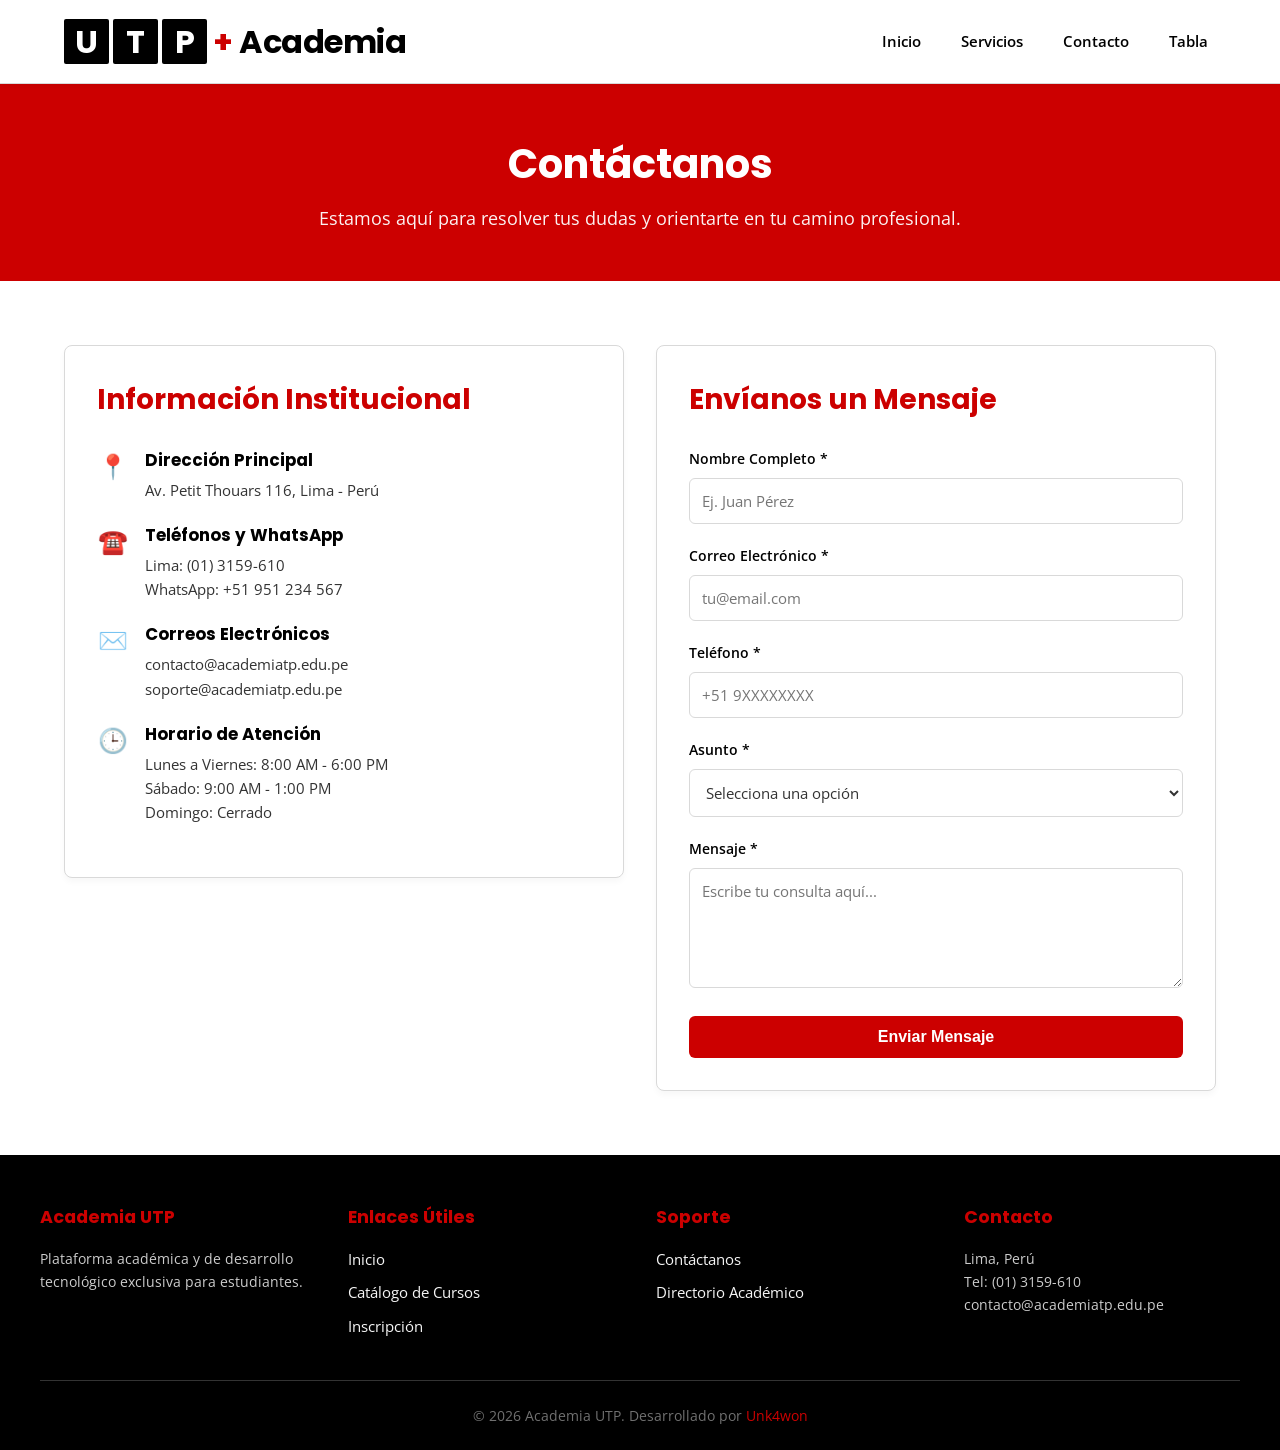
==== contacto.html @ c7579864 "mover los html a la raiz para evitar problemas de rutas" ====
<!doctype html>
<html lang="es">
  <head>
    <meta charset="UTF-8" />
    <meta name="viewport" content="width=device-width, initial-scale=1.0" />
    <title>Academia UTP - Contacto</title>
    <link rel="preconnect" href="https://fonts.googleapis.com" />
    <link rel="preconnect" href="https://fonts.gstatic.com" crossorigin />
    <link
      href="https://fonts.googleapis.com/css2?family=Open+Sans:ital,wght@0,300..800;1,300..800&family=Poppins:wght@400;600;700&display=swap"
      rel="stylesheet"
    />
    <link rel="stylesheet" href="style.css" />
  </head>
  <body>
    <!-- HEADER Y NAVEGACIÓN -->
    <header class="site-header">
      <div class="header-container">
        <a href="index.html" class="logo-utp">
          <span class="utp-box">U</span>
          <span class="utp-box">T</span>
          <span class="utp-box">P</span>
          <span class="utp-plus">+</span>
          <span class="utp-text">Academia</span>
        </a>
        <nav>
          <ul class="nav-menu">
            <li><a href="index.html" class="nav-link">Inicio</a></li>
            <li><a href="servicios.html" class="nav-link">Servicios</a></li>
            <li><a href="contacto.html" class="nav-link">Contacto</a></li>
            <li><a href="tabla.html" class="nav-link">Tabla</a></li>
        </nav>
      </div>
    </header>

    <main>
      <section class="inner-banner">
        <h1>Contáctanos</h1>
        <p>
          Estamos aquí para resolver tus dudas y orientarte en tu camino
          profesional.
        </p>
      </section>

      <section class="contact-section">
        <div class="contact-grid">
          <!-- Columna 1: Información de Contacto -->
          <div class="contact-info-card">
            <h2>Información Institucional</h2>

            <div class="info-item">
              <div class="info-icon">📍</div>
              <div class="info-content">
                <h3>Dirección Principal</h3>
                <p>Av. Petit Thouars 116, Lima - Perú</p>
              </div>
            </div>

            <div class="info-item">
              <div class="info-icon">☎️</div>
              <div class="info-content">
                <h3>Teléfonos y WhatsApp</h3>
                <p><a href="#">Lima: (01) 3159-610</a></p>
                <p><a href="#" target="_blank">WhatsApp: +51 951 234 567</a></p>
              </div>
            </div>

            <div class="info-item">
              <div class="info-icon">✉️</div>
              <div class="info-content">
                <h3>Correos Electrónicos</h3>
                <p><a href="#">contacto@academiatp.edu.pe</a></p>
                <p><a href="#">soporte@academiatp.edu.pe</a></p>
              </div>
            </div>

            <div class="info-item">
              <div class="info-icon">🕒</div>
              <div class="info-content">
                <h3>Horario de Atención</h3>
                <p>Lunes a Viernes: 8:00 AM - 6:00 PM</p>
                <p>Sábado: 9:00 AM - 1:00 PM</p>
                <p>Domingo: Cerrado</p>
              </div>
            </div>
          </div>

          <!-- Columna 2: Formulario de Contacto -->
          <div class="contact-form-card">
            <h2>Envíanos un Mensaje</h2>
            <form action="#" method="POST">
              <div class="form-group">
                <label for="nombre" class="form-label">Nombre Completo *</label>
                <input
                  type="text"
                  id="nombre"
                  name="nombre"
                  class="form-control"
                  placeholder="Ej. Juan Pérez"
                  required
                />
              </div>

              <div class="form-group">
                <label for="email" class="form-label"
                  >Correo Electrónico *</label
                >
                <input
                  type="email"
                  id="email"
                  name="email"
                  class="form-control"
                  placeholder="tu@email.com"
                  required
                />
              </div>

              <div class="form-group">
                <label for="telefono" class="form-label">Teléfono *</label>
                <input
                  type="tel"
                  id="telefono"
                  name="telefono"
                  class="form-control"
                  placeholder="+51 9XXXXXXXX"
                  required
                />
              </div>

              <div class="form-group">
                <label for="asunto" class="form-label">Asunto *</label>
                <select id="asunto" name="asunto" class="form-control" required>
                  <option value="" disabled selected>
                    Selecciona una opción
                  </option>
                  <option value="consulta">Consulta general</option>
                  <option value="cursos">Información de cursos</option>
                  <option value="inscripcion">Inscripción</option>
                  <option value="otro">Otro</option>
                </select>
              </div>

              <div class="form-group">
                <label for="mensaje" class="form-label">Mensaje *</label>
                <textarea
                  id="mensaje"
                  name="mensaje"
                  class="form-control"
                  placeholder="Escribe tu consulta aquí..."
                  required
                ></textarea>
              </div>

              <button type="button" class="btn-submit">Enviar Mensaje</button>
            </form>
          </div>
        </div>
      </section>
    </main>
    <!-- FOOTER -->
    <footer class="site-footer">
      <div class="footer-container">
        <div class="footer-col">
          <h4>Academia UTP</h4>
          <p style="font-size: 0.9rem; color: #ccc">
            Plataforma académica y de desarrollo tecnológico exclusiva para
            estudiantes.
          </p>
        </div>
        <div class="footer-col">
          <h4>Enlaces Útiles</h4>
          <ul>
            <li><a href="index.html">Inicio</a></li>
            <li><a href="servicios.html">Catálogo de Cursos</a></li>
            <li><a href="contacto.html">Inscripción</a></li>
          </ul>
        </div>
        <div class="footer-col">
          <h4>Soporte</h4>
          <ul>
            <li><a href="contacto.html">Contáctanos</a></li>
            <li><a href="tabla.html">Directorio Académico</a></li>
          </ul>
        </div>
        <div class="footer-col">
          <h4>Contacto</h4>
          <p style="font-size: 0.9rem; color: #ccc">
            Lima, Perú<br />Tel: (01) 3159-610<br />contacto@academiatp.edu.pe
          </p>
        </div>
      </div>
      <div class="footer-bottom">
        <p>
          &copy; 2026 Academia UTP. Desarrollado por
          <span
            ><a
              href="https://github.com/Unk4won"
              style="color: var(--color-primary)"
            >
              Unk4won
            </a></span
          >
        </p>
      </div>
    </footer>
  </body>
</html>
---- style.css ----
/* 1. ESTILOS GLOBALES Y VARIABLES */
:root {
  --color-primary: #cc0000;
  --color-primary-dark: #8b0000;
  --color-black: #000000;
  --color-white: #ffffff;
  --color-gray-light: #f5f5f5;
  --color-border: #d9d9d9;
  --color-text: #333333;
  --color-gray-muted: #707070;
  --transition-speed: 0.3s ease;
}

* {
  box-sizing: border-box;
  margin: 0;
  padding: 0;
}

body {
  font-family: "Open Sans", sans-serif;
  color: var(--color-text);
  background-color: var(--color-white);
  line-height: 1.6;
}

h1,
h2,
h3,
h4 {
  font-family: "Poppins", sans-serif;
  font-weight: 700;
}

a {
  text-decoration: none;
  color: inherit;
  transition: color var(--transition-speed);
}

/* =================================================================
   2. HEADER Y NAVEGACIÓN
   ================================================================ */
.site-header {
  position: sticky;
  top: 0;
  z-index: 1000;
  background-color: var(--color-white);
  border-bottom: 1px solid var(--color-border);
  box-shadow: 0 2px 4px rgba(0, 0, 0, 0.05);
}

.header-container {
  max-width: 1200px;
  margin: 0 auto;
  padding: 16px 24px;
  display: flex;
  justify-content: space-between;
  align-items: center;
}

/* --- ESTILOS PARA EL LOGO UTP+class --- */
.logo-utp {
  display: inline-flex;
  align-items: center;
  gap: 4px; /* Espacio entre los bloques y el texto */
  text-decoration: none;
  font-family: "Poppins", sans-serif;
  font-weight: 700;
}

/* Las cajitas negras para U, T, P */
.utp-box {
  background-color: var(--color-black);
  color: var(--color-white);
  width: 45px;
  height: 45px;
  display: flex;
  align-items: center;
  justify-content: center;
  font-size: 2rem;
  border-radius: 2px; /* Ligeramente redondeado opcional, o quítalo si lo quieres recto */
}

/* El símbolo más (+) en rojo */
.utp-plus {
  color: var(--color-primary); /* Usa tu color rojo institucional (#CC0000) */
  font-size: 2rem;
  font-weight: 700;
  margin: 0 2px;
  line-height: 1;
}

/* La palabra class en negro */
.utp-text {
  color: var(--color-black);
  font-size: 2rem;
  font-weight: 700;
  letter-spacing: -0.5px; /* Ajusta el espacio de las letras si es necesario */
}

.nav-menu {
  display: flex;
  gap: 24px;
  list-style: none;
  align-items: center;
}

.nav-link {
  font-size: 0.95rem;
  font-weight: 600;
  color: var(--color-black);
  padding: 4px 8px;
  border-radius: 4px;
  transition:
    color var(--transition-speed),
    background-color var(--transition-speed);
}

.nav-link:hover {
  color: #ff4d4d;
  background-color: var(--color-gray-light);
}

.cta-header-btn {
  background-color: var(--color-primary);
  color: var(--color-white) !important;
  padding: 8px 16px;
  border-radius: 6px;
  font-weight: 600;
}

.cta-header-btn:hover {
  background-color: var(--color-primary-dark);
  color: var(--color-white) !important;
}

/* =================================================================
   3. BANNER INTERIOR (Páginas secundarias)
   ================================================================ */
.inner-banner {
  background-color: var(--color-primary);
  color: var(--color-white);
  padding: 48px 24px;
  text-align: center;
}

.inner-banner h1 {
  font-size: 2.5rem;
  margin-bottom: 8px;
}

.inner-banner p {
  font-size: 1.125rem;
  opacity: 0.95;
}

/* =================================================================
   4. HERO SECTION (Inicio)
   ================================================================ */
.hero-section {
  padding: 64px 24px;
  background: linear-gradient(
    135deg,
    rgba(204, 0, 0, 0.05) 0%,
    var(--color-white) 100%
  );
  border-bottom: 1px solid var(--color-border);
}

.hero-container {
  max-width: 1200px;
  margin: 0 auto;
  display: grid;
  grid-template-columns: 1fr 1fr;
  gap: 32px;
  align-items: center;
}

.hero-content h1 {
  font-size: 2.75rem;
  color: var(--color-primary);
  margin-bottom: 16px;
  line-height: 1.2;
}

.hero-content p {
  font-size: 1.125rem;
  color: var(--color-text);
  margin-bottom: 24px;
}

.hero-image-wrapper img {
  width: 100%;
  height: auto;
  border-radius: 8px;
  border: 1px solid var(--color-border);
  box-shadow: 0 8px 16px rgba(0, 0, 0, 0.08);
  filter: brightness(0.95);
}

/* =================================================================
   SECCIÓN DE VIDEO INSTITUCIONAL (ACTUALIZADA)
   ================================================================ */
.video-section {
  padding: 64px 24px;
  background-color: var(--color-white);
  border-bottom: 1px solid var(--color-border);
}

.video-container-wrapper {
  max-width: 1200px;
  margin: 0 auto;
  text-align: center;
}

.video-subtitle {
  font-size: 1.125rem;
  color: var(--color-text);
  margin-bottom: 32px;
}

.video-container {
  max-width: 800px;
  height: 450px; /* Altura fija controlada para evitar colapsos visuales */
  margin: 0 auto;
  background-color: var(
    --color-black
  ); /* Fondo oscuro de respaldo mientras carga el póster */
  border: 1px solid var(--color-border);
  border-radius: 8px;
  box-shadow: 0 8px 16px rgba(0, 0, 0, 0.08);
  overflow: hidden;
}

.video-container video {
  width: 100%;
  height: 100%;
  object-fit: cover; /* Garantiza que la imagen de portada y el video llenen el contenedor sin deformarse */
  display: block;
  border-radius: 8px;
}

/* =================================================================
   5. BOTONES GLOBALES
   ================================================================ */
.btn-primary {
  display: inline-block;
  background-color: var(--color-primary);
  color: var(--color-white);
  padding: 12px 28px;
  border-radius: 6px;
  font-weight: 600;
  box-shadow: 0 4px 6px rgba(0, 0, 0, 0.1);
  transition:
    background-color var(--transition-speed),
    transform var(--transition-speed);
}

.btn-primary:hover {
  background-color: var(--color-black);
  transform: translateY(-2px);
}

.btn-secondary {
  background-color: var(--color-black);
  color: var(--color-white);
  padding: 6px 14px;
  border-radius: 4px;
  font-size: 0.9rem;
  font-weight: 600;
  transition: background-color var(--transition-speed);
}

.btn-secondary:hover {
  background-color: var(--color-primary);
}

.btn-light {
  background-color: var(--color-white);
  color: var(--color-primary);
  padding: 12px 32px;
  border-radius: 6px;
  font-weight: 700;
  display: inline-block;
  transition:
    background-color var(--transition-speed),
    color var(--transition-speed);
}

.btn-light:hover {
  background-color: var(--color-black);
  color: var(--color-white);
}

/* =================================================================
   6. SECCIÓN DE CARACTERÍSTICAS Y TARJETAS (Features / Courses)
   ================================================================ */
.features-section,
.catalog-section {
  padding: 64px 24px;
  max-width: 1200px;
  margin: 0 auto;
}

.catalog-section {
  padding-top: 24px; /* Ajuste específico para la sección de catálogo */
}

.section-title {
  text-align: center;
  font-size: 2rem;
  color: var(--color-black);
  margin-bottom: 40px;
}

.features-grid,
.courses-grid {
  display: grid;
  grid-template-columns: repeat(auto-fit, minmax(280px, 1fr));
  gap: 24px;
}

.feature-card,
.course-card {
  background-color: var(--color-white);
  border: 1px solid var(--color-border);
  border-radius: 8px;
  padding: 24px;
  box-shadow: 0 2px 4px rgba(0, 0, 0, 0.03);
  transition:
    transform var(--transition-speed),
    box-shadow var(--transition-speed);
  display: flex;
  flex-direction: column;
}

.feature-card:hover,
.course-card:hover {
  transform: translateY(-4px);
  box-shadow: 0 8px 16px rgba(0, 0, 0, 0.08);
}

.feature-icon {
  font-size: 2rem;
  color: var(--color-primary);
  margin-bottom: 16px;
}

.feature-card h3,
.course-body h3 {
  font-size: 1.15rem;
  margin-bottom: 8px;
  color: var(--color-black);
}

.feature-card p,
.course-body p {
  font-size: 0.95rem;
  color: var(--color-text);
}

/* =================================================================
   7. CURSOS Y CATÁLOGO
   ================================================================ */
.courses-section {
  background-color: var(--color-gray-light);
  padding: 64px 24px;
  border-top: 1px solid var(--color-border);
  border-bottom: 1px solid var(--color-border);
}

.courses-container {
  max-width: 1200px;
  margin: 0 auto;
}

.course-card {
  padding: 0; /* Las tarjetas de cursos manejan padding interno mediante .course-body */
  overflow: hidden;
}

.course-img-wrapper {
  position: relative;
}

.course-img {
  width: 100%;
  height: 180px;
  object-fit: cover;
  border-bottom: 1px solid var(--color-border);
}

.course-badge {
  position: absolute;
  top: 12px;
  right: 12px;
  background-color: var(--color-primary);
  color: var(--color-white);
  font-size: 0.75rem;
  font-weight: 600;
  padding: 4px 8px;
  border-radius: 4px;
  text-transform: uppercase;
}

.course-body {
  padding: 20px;
  display: flex;
  flex-direction: column;
  flex-grow: 1;
}

.course-body h3 {
  color: var(--color-primary);
  font-size: 1.25rem;
}

.course-body p {
  margin-bottom: 16px;
  flex-grow: 1;
}

.course-meta {
  display: flex;
  justify-content: space-between;
  font-size: 0.85rem;
  color: var(--color-gray-muted);
  margin-bottom: 16px;
  font-weight: 600;
}

.course-footer {
  display: flex;
  justify-content: space-between;
  align-items: center;
  margin-top: auto;
  padding-top: 12px;
  border-top: 1px solid var(--color-gray-light);
}

.course-duration {
  font-size: 0.85rem;
  font-weight: 600;
  color: var(--color-gray-muted);
}

/* Filtros de la página de servicios */
.filter-section {
  padding: 32px 24px;
  max-width: 1200px;
  margin: 0 auto;
  display: flex;
  justify-content: center;
  gap: 12px;
  flex-wrap: wrap;
}

.filter-btn {
  background-color: var(--color-gray-light);
  border: 1px solid var(--color-border);
  color: var(--color-text);
  padding: 8px 16px;
  border-radius: 6px;
  font-weight: 600;
  cursor: pointer;
  transition: all var(--transition-speed);
}

.filter-btn:hover,
.filter-btn.active {
  background-color: var(--color-primary);
  color: var(--color-white);
  border-color: var(--color-primary);
}

/* =================================================================
   8. TESTIMONIOS (Servicios)
   ================================================================ */
.testimonials-section {
  background-color: var(--color-gray-light);
  padding: 64px 24px;
  border-top: 1px solid var(--color-border);
  border-bottom: 1px solid var(--color-border);
}

.testimonials-container {
  max-width: 1200px;
  margin: 0 auto;
}

.testimonials-grid {
  display: grid;
  grid-template-columns: repeat(auto-fit, minmax(300px, 1fr));
  gap: 24px;
}

.testimonial-card {
  background-color: var(--color-white);
  border: 1px solid var(--color-border);
  border-radius: 8px;
  padding: 24px;
  box-shadow: 0 2px 4px rgba(0, 0, 0, 0.03);
  display: flex;
  flex-direction: column;
  justify-content: space-between;
}

.testimonial-header {
  display: flex;
  align-items: center;
  gap: 16px;
  margin-bottom: 16px;
}

.testimonial-avatar {
  width: 50px;
  height: 50px;
  border-radius: 50%;
  object-fit: cover;
  border: 1px solid var(--color-border);
}

.testimonial-info h4 {
  font-size: 1.05rem;
  color: var(--color-black);
}

.testimonial-info span {
  font-size: 0.85rem;
  color: var(--color-gray-muted);
}

.testimonial-body p {
  font-style: italic;
  font-size: 0.95rem;
  color: var(--color-text);
  margin-bottom: 16px;
}

.stars {
  color: #ffd700;
  font-size: 1rem;
}

/* =================================================================
   9. CONTACTO (Formulario e Información)
   ================================================================ */
.contact-section {
  padding: 64px 24px;
  max-width: 1200px;
  margin: 0 auto;
}

.contact-grid {
  display: grid;
  grid-template-columns: 1fr 1fr;
  gap: 32px;
  align-items: start;
}

.contact-info-card,
.contact-form-card {
  background-color: var(--color-white);
  border: 1px solid var(--color-border);
  border-radius: 8px;
  padding: 32px;
  box-shadow: 0 4px 6px rgba(0, 0, 0, 0.03);
}

.contact-info-card h2,
.contact-form-card h2 {
  font-size: 1.75rem;
  color: var(--color-primary);
  margin-bottom: 24px;
}

.info-item {
  display: flex;
  gap: 16px;
  margin-bottom: 20px;
  align-items: flex-start;
}

.info-icon {
  font-size: 1.5rem;
  color: var(--color-primary);
  min-width: 32px;
  text-align: center;
}

.info-content h3 {
  font-size: 1.05rem;
  color: var(--color-black);
  margin-bottom: 4px;
}

.info-content p,
.info-content a {
  font-size: 0.95rem;
  color: var(--color-text);
}

.info-content a:hover {
  color: var(--color-primary);
  text-decoration: underline;
}

.form-group {
  margin-bottom: 20px;
}

.form-label {
  display: block;
  font-weight: 600;
  font-size: 0.9rem;
  color: var(--color-black);
  margin-bottom: 8px;
}

.form-control {
  width: 100%;
  padding: 12px;
  border: 1px solid var(--color-border);
  border-radius: 6px;
  font-family: "Open Sans", sans-serif;
  font-size: 0.95rem;
  color: var(--color-text);
  background-color: var(--color-white);
  transition:
    border-color var(--transition-speed),
    box-shadow var(--transition-speed);
}

.form-control:focus {
  outline: none;
  border-color: var(--color-primary);
  box-shadow: 0 0 0 3px rgba(204, 0, 0, 0.1);
}

textarea.form-control {
  resize: vertical;
  min-height: 120px;
}

.btn-submit {
  display: inline-block;
  background-color: var(--color-primary);
  color: var(--color-white);
  padding: 12px 28px;
  border: none;
  border-radius: 6px;
  font-weight: 600;
  font-size: 1rem;
  cursor: pointer;
  width: 100%;
  transition:
    background-color var(--transition-speed),
    transform var(--transition-speed);
}

.btn-submit:hover {
  background-color: var(--color-primary-dark);
  transform: translateY(-2px);
}

.map-section {
  padding: 0 24px 64px 24px;
  max-width: 1200px;
  margin: 0 auto;
}

.map-container {
  border: 1px solid var(--color-border);
  border-radius: 8px;
  overflow: hidden;
  box-shadow: 0 4px 6px rgba(0, 0, 0, 0.03);
}

.map-container iframe {
  width: 100%;
  height: 400px;
  border: 0;
  display: block;
}

/* =================================================================
   10. TABLAS Y DIRECTORIO ACADÉMICO
   ================================================================ */
.table-section {
  padding: 64px 24px;
  max-width: 1200px;
  margin: 0 auto;
}

.table-intro {
  margin-bottom: 32px;
  text-align: center;
}

.table-intro h2 {
  font-size: 2rem;
  color: var(--color-black);
  margin-bottom: 12px;
}

.table-intro p {
  font-size: 1rem;
  color: var(--color-gray-muted);
  max-width: 700px;
  margin: 0 auto;
}

.table-responsive-wrapper {
  width: 100%;
  overflow-x: auto;
  border: 1px solid var(--color-border);
  border-radius: 8px;
  box-shadow: 0 4px 6px rgba(0, 0, 0, 0.03);
  background-color: var(--color-white);
}

.academic-table {
  width: 100%;
  border-collapse: collapse;
  text-align: left;
  font-size: 0.95rem;
}

.academic-table thead {
  background-color: var(--color-black);
  color: var(--color-white);
}

.academic-table th {
  padding: 16px 20px;
  font-family: "Poppins", sans-serif;
  font-weight: 600;
  letter-spacing: 0.5px;
  border-bottom: 2px solid var(--color-primary);
}

.academic-table td {
  padding: 16px 20px;
  border-bottom: 1px solid var(--color-border);
  color: var(--color-text);
}

/* Efecto Zebra en filas */
.academic-table tbody tr:nth-child(even) {
  background-color: var(--color-gray-light);
}

.academic-table tbody tr:nth-child(odd) {
  background-color: var(--color-white);
}

.academic-table tbody tr {
  transition: background-color var(--transition-speed);
}

.academic-table tbody tr:hover {
  background-color: rgba(204, 0, 0, 0.05);
}

.badge-status {
  display: inline-block;
  padding: 4px 10px;
  border-radius: 20px;
  font-size: 0.8rem;
  font-weight: 600;
}

.badge-active {
  background-color: #d1fae5;
  color: #065f46;
}

.badge-upcoming {
  background-color: #fef3c7;
  color: #92400e;
}

/* =================================================================
   11. CALL TO ACTION (CTA) GENERAL
   ================================================================ */
.cta-section {
  background-color: var(--color-primary);
  color: var(--color-white);
  padding: 48px 24px;
  text-align: center;
}

.cta-container {
  max-width: 800px;
  margin: 0 auto;
}

.cta-container h2 {
  font-size: 2rem;
  margin-bottom: 12px;
}

.cta-container p {
  font-size: 1.125rem;
  margin-bottom: 24px;
  opacity: 0.95;
}

/* =================================================================
   12. FOOTER
   ================================================================ */
.site-footer {
  background-color: var(--color-black);
  color: var(--color-white);
  padding: 48px 24px 24px 24px;
  margin-top: auto;
}

.footer-container {
  max-width: 1200px;
  margin: 0 auto;
  display: grid;
  grid-template-columns: repeat(auto-fit, minmax(220px, 1fr));
  gap: 32px;
  margin-bottom: 32px;
}

.footer-col h4 {
  font-size: 1.1rem;
  color: var(--color-primary);
  margin-bottom: 16px;
}

.footer-col ul {
  list-style: none;
}

.footer-col ul li {
  margin-bottom: 8px;
}

.footer-col ul li a {
  color: var(--color-gray-light);
  font-size: 0.95rem;
}

.footer-col ul li a:hover {
  color: var(--color-primary);
}

.footer-bottom {
  max-width: 1200px;
  margin: 0 auto;
  padding-top: 24px;
  border-top: 1px solid #333333;
  text-align: center;
  font-size: 0.85rem;
  color: var(--color-gray-muted);
}

/* =================================================================
   13. MEDIA QUERIES (RESPONSIVE DESIGN)
   ================================================================ */
@media (max-width: 768px) {
  .header-container {
    flex-direction: column;
    gap: 16px;
  }

  .nav-menu {
    flex-wrap: wrap;
    justify-content: center;
    gap: 12px;
  }

  .hero-container,
  .contact-grid {
    grid-template-columns: 1fr;
    text-align: center;
  }

  .hero-content h1 {
    font-size: 2.2rem;
  }

  .btn-primary {
    width: 100%;
    text-align: center;
  }

  .inner-banner h1 {
    font-size: 2rem;
  }

  .academic-table th,
  .academic-table td {
    padding: 12px 14px;
  }
}
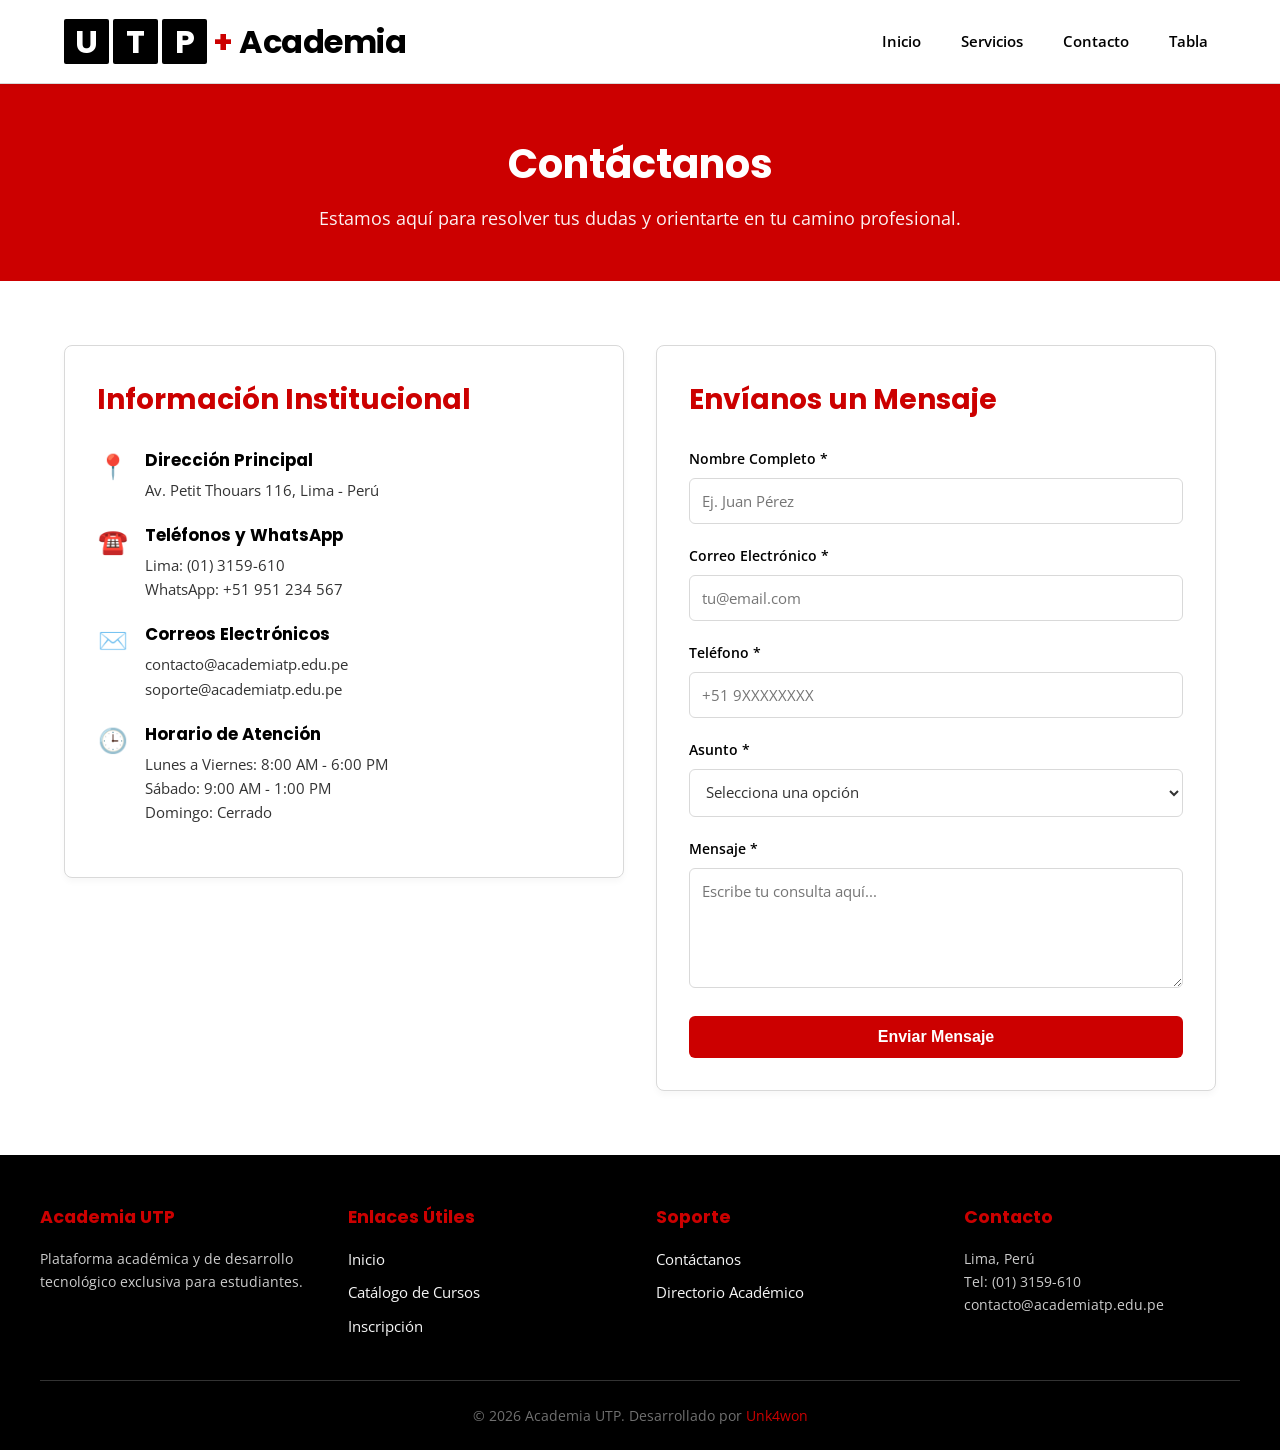
==== commit ed63e141: "Agregar pista de audio promocional y cambiar video promocional" ====
--- a/contacto.html
+++ b/contacto.html
@@ -29,6 +29,7 @@
             <li><a href="servicios.html" class="nav-link">Servicios</a></li>
             <li><a href="contacto.html" class="nav-link">Contacto</a></li>
             <li><a href="tabla.html" class="nav-link">Tabla</a></li>
+          </ul>
         </nav>
       </div>
     </header>
--- a/style.css
+++ b/style.css
@@ -200,7 +200,7 @@
 }
 
 /* =================================================================
-   SECCIÓN DE VIDEO INSTITUCIONAL (ACTUALIZADA)
+   SECCIÓN DE VIDEO INSTITUCIONAL 
    ================================================================ */
 .video-section {
   padding: 64px 24px;
@@ -239,6 +239,55 @@
   object-fit: cover; /* Garantiza que la imagen de portada y el video llenen el contenedor sin deformarse */
   display: block;
   border-radius: 8px;
+}
+
+/* =================================================================
+   SECCIÓN DE AUDIO INSTITUCIONAL
+   ================================================================ */
+.audio-section {
+  padding: 48px 24px;
+  background-color: var(--color-gray-light);
+  border-bottom: 1px solid var(--color-border);
+  text-align: center;
+}
+
+.audio-container-wrapper {
+  max-width: 800px;
+  margin: 0 auto;
+  background-color: var(--color-white);
+  border: 1px solid var(--color-border);
+  border-radius: 8px;
+  padding: 32px;
+  box-shadow: 0 4px 12px rgba(0, 0, 0, 0.05);
+}
+
+.section-subtitle {
+  font-family: "Poppins", sans-serif;
+  font-size: 1.25rem;
+  color: var(--color-primary); /* Rojo UTP #CC0000 */
+  margin-bottom: 16px;
+  font-weight: 700;
+}
+
+.audio-narration-text {
+  font-family: "Open Sans", sans-serif;
+  font-size: 1.05rem;
+  color: var(--color-text);
+  line-height: 1.8;
+  font-style: italic;
+  margin-bottom: 24px;
+}
+
+.audio-player-container {
+  display: flex;
+  justify-content: center;
+  width: 100%;
+}
+
+.audio-player-container audio {
+  width: 100%;
+  max-width: 500px;
+  outline: none;
 }
 
 /* =================================================================
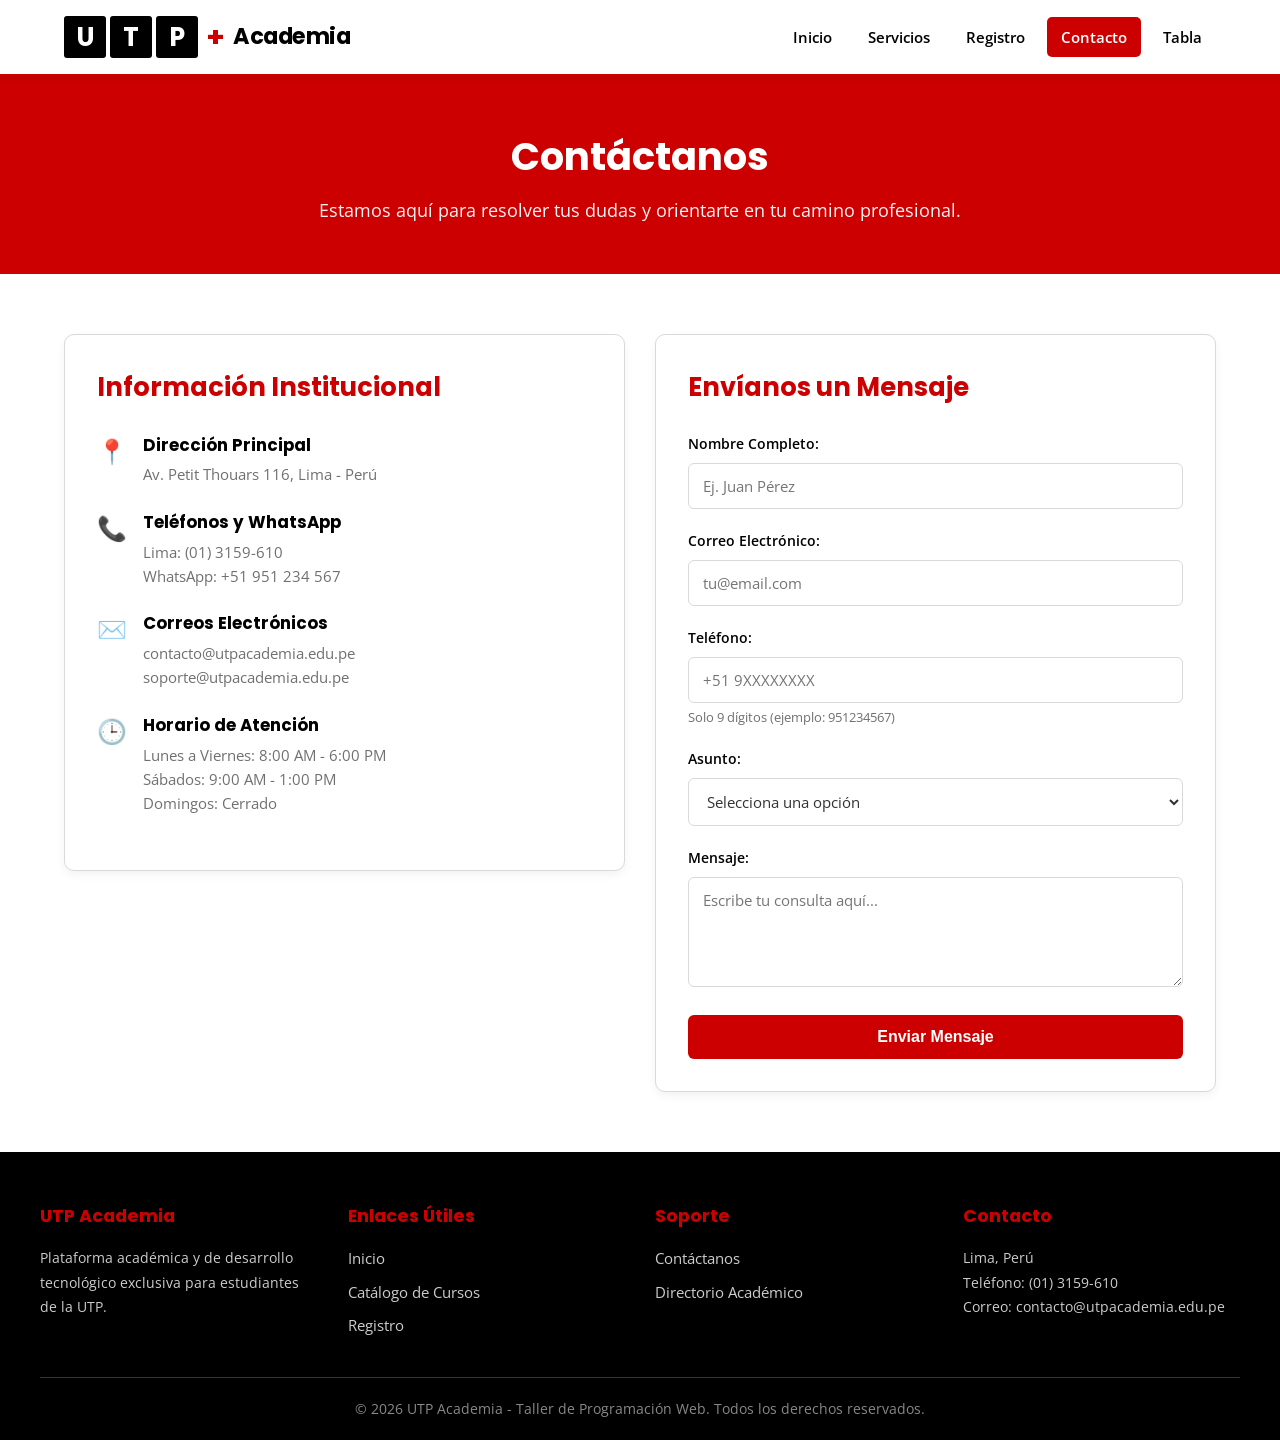
==== commit c22ce81e: "Cambio masivo : Aíadir seccion de registro para curso y formulario + fix en enlaces sin hrf" ====
--- a/contacto.html
+++ b/contacto.html
@@ -1,208 +1,171 @@
-<!doctype html>
+<!DOCTYPE html>
 <html lang="es">
-  <head>
-    <meta charset="UTF-8" />
-    <meta name="viewport" content="width=device-width, initial-scale=1.0" />
-    <title>Academia UTP - Contacto</title>
-    <link rel="preconnect" href="https://fonts.googleapis.com" />
-    <link rel="preconnect" href="https://fonts.gstatic.com" crossorigin />
-    <link
-      href="https://fonts.googleapis.com/css2?family=Open+Sans:ital,wght@0,300..800;1,300..800&family=Poppins:wght@400;600;700&display=swap"
-      rel="stylesheet"
-    />
-    <link rel="stylesheet" href="style.css" />
-  </head>
-  <body>
-    <!-- HEADER Y NAVEGACIÓN -->
-    <header class="site-header">
-      <div class="header-container">
-        <a href="index.html" class="logo-utp">
-          <span class="utp-box">U</span>
-          <span class="utp-box">T</span>
-          <span class="utp-box">P</span>
-          <span class="utp-plus">+</span>
-          <span class="utp-text">Academia</span>
-        </a>
-        <nav>
-          <ul class="nav-menu">
-            <li><a href="index.html" class="nav-link">Inicio</a></li>
-            <li><a href="servicios.html" class="nav-link">Servicios</a></li>
-            <li><a href="contacto.html" class="nav-link">Contacto</a></li>
-            <li><a href="tabla.html" class="nav-link">Tabla</a></li>
-          </ul>
-        </nav>
-      </div>
-    </header>
+<head>
+  <meta charset="UTF-8">
+  <meta name="viewport" content="width=device-width, initial-scale=1.0">
+  <title>UTP Academia - Contacto</title>
+  <link rel="preconnect" href="https://fonts.googleapis.com">
+  <link rel="preconnect" href="https://fonts.gstatic.com" crossorigin>
+  <link href="https://fonts.googleapis.com/css2?family=Open+Sans:wght@400;600;700&family=Poppins:wght@400;600;700&display=swap" rel="stylesheet">
+  <link rel="stylesheet" href="estilo.css">
+  <link rel="icon" href="https://encrypted-tbn0.gstatic.com/images?q=tbn:ANd9GcRikXUz4q4Eh_yL8mUK3vglmkvZxW5pKpzDWf_OQTIE0XQ2OrG_S_ambnJJ&s=10" type="image/png">
+</head>
+<body>
 
-    <main>
-      <section class="inner-banner">
-        <h1>Contáctanos</h1>
-        <p>
-          Estamos aquí para resolver tus dudas y orientarte en tu camino
-          profesional.
-        </p>
-      </section>
+  <!-----Encabezado y menu------>
+  <header class="encabezado">
+    <div class="contenedor-encabezado">
+      <a href="index.html" class="logo">
+        <span class="logo-caja">U</span>
+        <span class="logo-caja">T</span>
+        <span class="logo-caja">P</span>
+        <span class="logo-mas">+</span>
+        <span class="logo-texto">Academia</span>
+      </a>
+      <nav>
+        <ul class="menu">
+          <li><a href="index.html">Inicio</a></li>
+          <li><a href="servicios.html">Servicios</a></li>
+          <li><a href="registro.html">Registro</a></li>
+          <li><a href="contacto.html" class="activo">Contacto</a></li>
+          <li><a href="tabla.html">Tabla</a></li>
+        </ul>
+      </nav>
+    </div>
+  </header>
 
-      <section class="contact-section">
-        <div class="contact-grid">
-          <!-- Columna 1: Información de Contacto -->
-          <div class="contact-info-card">
-            <h2>Información Institucional</h2>
+  <!-----Contenido principal----->
+  <main>
 
-            <div class="info-item">
-              <div class="info-icon">📍</div>
-              <div class="info-content">
-                <h3>Dirección Principal</h3>
-                <p>Av. Petit Thouars 116, Lima - Perú</p>
-              </div>
-            </div>
+    <!-----Banner interior----->
+    <section class="banner-interior">
+      <h1>Contáctanos</h1>
+      <p>Estamos aquí para resolver tus dudas y orientarte en tu camino profesional.</p>
+    </section>
 
-            <div class="info-item">
-              <div class="info-icon">☎️</div>
-              <div class="info-content">
-                <h3>Teléfonos y WhatsApp</h3>
-                <p><a href="#">Lima: (01) 3159-610</a></p>
-                <p><a href="#" target="_blank">WhatsApp: +51 951 234 567</a></p>
-              </div>
-            </div>
+    <!-----Seccion de contacto----->
+    <section class="contacto">
+      <div class="grid-contacto">
 
-            <div class="info-item">
-              <div class="info-icon">✉️</div>
-              <div class="info-content">
-                <h3>Correos Electrónicos</h3>
-                <p><a href="#">contacto@academiatp.edu.pe</a></p>
-                <p><a href="#">soporte@academiatp.edu.pe</a></p>
-              </div>
-            </div>
+        <!-----Columna1: Informacion de contacto----->
+        <div class="carta-contacto">
+          <h2>Información Institucional</h2>
 
-            <div class="info-item">
-              <div class="info-icon">🕒</div>
-              <div class="info-content">
-                <h3>Horario de Atención</h3>
-                <p>Lunes a Viernes: 8:00 AM - 6:00 PM</p>
-                <p>Sábado: 9:00 AM - 1:00 PM</p>
-                <p>Domingo: Cerrado</p>
-              </div>
+          <div class="item-info">
+            <div class="icono">📍</div>
+            <div>
+              <h3>Dirección Principal</h3>
+              <p>Av. Petit Thouars 116, Lima - Perú</p>
             </div>
           </div>
 
-          <!-- Columna 2: Formulario de Contacto -->
-          <div class="contact-form-card">
-            <h2>Envíanos un Mensaje</h2>
-            <form action="#" method="POST">
-              <div class="form-group">
-                <label for="nombre" class="form-label">Nombre Completo *</label>
-                <input
-                  type="text"
-                  id="nombre"
-                  name="nombre"
-                  class="form-control"
-                  placeholder="Ej. Juan Pérez"
-                  required
-                />
-              </div>
+          <div class="item-info">
+            <div class="icono">📞</div>
+            <div>
+              <h3>Teléfonos y WhatsApp</h3>
+              <p><a href="tel:+5113159610">Lima: (01) 3159-610</a></p>
+              <p><a href="https://wa.me/51951234567" target="_blank">WhatsApp: +51 951 234 567</a></p>
+            </div>
+          </div>
 
-              <div class="form-group">
-                <label for="email" class="form-label"
-                  >Correo Electrónico *</label
-                >
-                <input
-                  type="email"
-                  id="email"
-                  name="email"
-                  class="form-control"
-                  placeholder="tu@email.com"
-                  required
-                />
-              </div>
+          <div class="item-info">
+            <div class="icono">✉️</div>
+            <div>
+              <h3>Correos Electrónicos</h3>
+              <p><a href="mailto:contacto@utpacademia.edu.pe">contacto@utpacademia.edu.pe</a></p>
+              <p><a href="mailto:soporte@utpacademia.edu.pe">soporte@utpacademia.edu.pe</a></p>
+            </div>
+          </div>
 
-              <div class="form-group">
-                <label for="telefono" class="form-label">Teléfono *</label>
-                <input
-                  type="tel"
-                  id="telefono"
-                  name="telefono"
-                  class="form-control"
-                  placeholder="+51 9XXXXXXXX"
-                  required
-                />
-              </div>
-
-              <div class="form-group">
-                <label for="asunto" class="form-label">Asunto *</label>
-                <select id="asunto" name="asunto" class="form-control" required>
-                  <option value="" disabled selected>
-                    Selecciona una opción
-                  </option>
-                  <option value="consulta">Consulta general</option>
-                  <option value="cursos">Información de cursos</option>
-                  <option value="inscripcion">Inscripción</option>
-                  <option value="otro">Otro</option>
-                </select>
-              </div>
-
-              <div class="form-group">
-                <label for="mensaje" class="form-label">Mensaje *</label>
-                <textarea
-                  id="mensaje"
-                  name="mensaje"
-                  class="form-control"
-                  placeholder="Escribe tu consulta aquí..."
-                  required
-                ></textarea>
-              </div>
-
-              <button type="button" class="btn-submit">Enviar Mensaje</button>
-            </form>
+          <div class="item-info">
+            <div class="icono">🕒</div>
+            <div>
+              <h3>Horario de Atención</h3>
+              <p>Lunes a Viernes: 8:00 AM - 6:00 PM</p>
+              <p>Sábados: 9:00 AM - 1:00 PM</p>
+              <p>Domingos: Cerrado</p>
+            </div>
           </div>
         </div>
-      </section>
-    </main>
-    <!-- FOOTER -->
-    <footer class="site-footer">
-      <div class="footer-container">
-        <div class="footer-col">
-          <h4>Academia UTP</h4>
-          <p style="font-size: 0.9rem; color: #ccc">
-            Plataforma académica y de desarrollo tecnológico exclusiva para
-            estudiantes.
-          </p>
+
+        <!-----Columna2: Formulario de contacto ----->
+        <div class="carta-contacto">
+          <h2>Envíanos un Mensaje</h2>
+          <form action="#" method="POST">
+
+            <div class="grupo-formulario">
+              <label for="nombre" class="etiqueta">Nombre Completo: </label>
+              <input type="text" id="nombre" name="nombre" class="campo" placeholder="Ej. Juan Pérez" required minlength="3">
+            </div>
+
+            <div class="grupo-formulario">
+              <label for="email" class="etiqueta">Correo Electrónico: </label>
+              <input type="email" id="email" name="email" class="campo" placeholder="tu@email.com" required>
+            </div>
+
+            <div class="grupo-formulario">
+              <label for="telefono" class="etiqueta">Teléfono: </label>
+              <input type="tel" id="telefono" name="telefono" class="campo" placeholder="+51 9XXXXXXXX" required pattern="[0-9]{9}" title="Ingresa 9 dígitos numéricos">
+              <p class="texto-ayuda">Solo 9 dígitos (ejemplo: 951234567)</p>
+            </div>
+
+            <div class="grupo-formulario">
+              <label for="asunto" class="etiqueta">Asunto: </label>
+              <select id="asunto" name="asunto" class="campo" required>
+                <option value="" disabled selected>Selecciona una opción</option>
+                <option value="consulta">Consulta general</option>
+                <option value="cursos">Información de cursos</option>
+                <option value="inscripcion">Inscripción</option>
+                <option value="otro">Otro</option>
+              </select>
+            </div>
+
+            <div class="grupo-formulario">
+              <label for="mensaje" class="etiqueta">Mensaje: </label>
+              <textarea id="mensaje" name="mensaje" class="campo" placeholder="Escribe tu consulta aquí..." required minlength="10"></textarea>
+            </div>
+
+            <button type="submit" class="boton-enviar">Enviar Mensaje</button>
+
+          </form>
         </div>
-        <div class="footer-col">
-          <h4>Enlaces Útiles</h4>
-          <ul>
-            <li><a href="index.html">Inicio</a></li>
-            <li><a href="servicios.html">Catálogo de Cursos</a></li>
-            <li><a href="contacto.html">Inscripción</a></li>
-          </ul>
-        </div>
-        <div class="footer-col">
-          <h4>Soporte</h4>
-          <ul>
-            <li><a href="contacto.html">Contáctanos</a></li>
-            <li><a href="tabla.html">Directorio Académico</a></li>
-          </ul>
-        </div>
-        <div class="footer-col">
-          <h4>Contacto</h4>
-          <p style="font-size: 0.9rem; color: #ccc">
-            Lima, Perú<br />Tel: (01) 3159-610<br />contacto@academiatp.edu.pe
-          </p>
-        </div>
+
       </div>
-      <div class="footer-bottom">
-        <p>
-          &copy; 2026 Academia UTP. Desarrollado por
-          <span
-            ><a
-              href="https://github.com/Unk4won"
-              style="color: var(--color-primary)"
-            >
-              Unk4won
-            </a></span
-          >
-        </p>
+    </section>
+
+  </main>
+
+  <!-----Pie de pagina ----->
+  <footer class="pie-pagina">
+    <div class="contenedor-pie">
+      <div class="columna-pie">
+        <h4>UTP Academia</h4>
+        <p>Plataforma académica y de desarrollo tecnológico exclusiva para estudiantes de la UTP.</p>
       </div>
-    </footer>
-  </body>
+      <div class="columna-pie">
+        <h4>Enlaces Útiles</h4>
+        <ul>
+          <li><a href="index.html">Inicio</a></li>
+          <li><a href="servicios.html">Catálogo de Cursos</a></li>
+          <li><a href="registro.html">Registro</a></li>
+        </ul>
+      </div>
+      <div class="columna-pie">
+        <h4>Soporte</h4>
+        <ul>
+          <li><a href="contacto.html">Contáctanos</a></li>
+          <li><a href="tabla.html">Directorio Académico</a></li>
+        </ul>
+      </div>
+      <div class="columna-pie">
+        <h4>Contacto</h4>
+        <p>Lima, Perú<br>Teléfono: (01) 3159-610<br>Correo: contacto@utpacademia.edu.pe</p>
+      </div>
+    </div>
+    <div class="pie-inferior">
+      <p>&copy; 2026 UTP Academia - Taller de Programación Web. Todos los derechos reservados.</p>
+    </div>
+  </footer>
+
+</body>
 </html>
--- a/estilo.css
+++ b/estilo.css
@@ -0,0 +1,904 @@
+/*Aqui hare los estilos para mi pagina web*/
+
+/*1. VARIABLES DE COLOR*/
+:root {
+  --rojo: #cc0000;          /* Rojo UTP */
+  --rojo-oscuro: #990000;   /* Rojo oscuro para hover */
+  --negro: #000000;
+  --blanco: #ffffff;
+  --gris-claro: #f5f5f5;
+  --gris-borde: #d9d9d9;
+  --gris-texto: #333333;
+  --gris-suave: #707070;
+}
+
+/*2. ESTILOS GENERALES*/
+* {
+  margin: 0;
+  padding: 0;
+  box-sizing: border-box;
+}
+
+body {
+  font-family: "Open Sans", Arial, sans-serif;
+  color: var(--gris-texto);
+  background-color: var(--blanco);
+  line-height: 1.6;
+}
+
+h1, h2, h3, h4 {
+  font-family: "Poppins", Arial, sans-serif;
+  font-weight: 700;
+}
+
+a {
+  text-decoration: none;
+  color: inherit;
+}
+
+img {
+  max-width: 100%;
+}
+
+/*3. ENCABEZADO Y MENU DE NAVEGACION*/
+.encabezado {
+  position: sticky;
+  top: 0;
+  z-index: 1000;
+  background-color: var(--blanco);
+  border-bottom: 2px solid var(--rojo);
+  box-shadow: 0 2px 6px rgba(0, 0, 0, 0.08);
+}
+
+.contenedor-encabezado {
+  max-width: 1200px;
+  margin: 0 auto;
+  padding: 14px 24px;
+  display: flex;
+  justify-content: space-between;
+  align-items: center;
+}
+
+/*Logo UTP*/
+.logo {
+  display: flex;
+  align-items: center;
+  gap: 4px;
+  font-family: "Poppins", sans-serif;
+  font-weight: 700;
+}
+
+.logo-caja {
+  background-color: var(--negro);
+  color: var(--blanco);
+  width: 42px;
+  height: 42px;
+  display: flex;
+  align-items: center;
+  justify-content: center;
+  font-size: 1.6rem;
+  border-radius: 3px;
+}
+
+.logo-mas {
+  color: var(--rojo);
+  font-size: 1.8rem;
+  font-weight: 700;
+  margin: 0 4px;
+}
+
+.logo-texto {
+  color: var(--negro);
+  font-size: 1.4rem;
+  letter-spacing: -0.5px;
+}
+
+/*Menu de navegacion*/
+.menu {
+  display: flex;
+  gap: 8px;
+  list-style: none;
+  align-items: center;
+}
+
+.menu a {
+  display: block;
+  padding: 8px 14px;
+  font-size: 0.95rem;
+  font-weight: 600;
+  color: var(--negro);
+  border-radius: 5px;
+  transition: background-color 0.3s, color 0.3s;
+}
+
+.menu a:hover {
+  background-color: var(--rojo);
+  color: var(--blanco);
+}
+
+/*Enlace de la pagina*/
+.menu a.activo {
+  background-color: var(--rojo);
+  color: var(--blanco);
+}
+
+/*4. BANNER INTERIOR*/
+.banner-interior {
+  background-color: var(--rojo);
+  color: var(--blanco);
+  padding: 50px 24px;
+  text-align: center;
+}
+
+.banner-interior h1 {
+  font-size: 2.4rem;
+  margin-bottom: 8px;
+}
+
+.banner-interior p {
+  font-size: 1.1rem;
+  opacity: 0.95;
+}
+
+/*5. SECCION PRINCIPAL de la pag. index,html*/
+.hero {
+  padding: 60px 24px;
+  background: linear-gradient(135deg, rgba(204,0,0,0.06) 0%, var(--blanco) 100%);
+  border-bottom: 1px solid var(--gris-borde);
+}
+
+.contenedor-hero {
+  max-width: 1200px;
+  margin: 0 auto;
+  display: grid;
+  grid-template-columns: 1fr 1fr;
+  gap: 40px;
+  align-items: center;
+}
+
+.hero-texto h1 {
+  font-size: 2.6rem;
+  color: var(--rojo);
+  margin-bottom: 16px;
+  line-height: 1.2;
+}
+
+.hero-texto p {
+  font-size: 1.1rem;
+  margin-bottom: 24px;
+}
+
+.hero-imagen img {
+  width: 100%;
+  border-radius: 10px;
+  box-shadow: 0 8px 20px rgba(0,0,0,0.12);
+}
+
+/*6. BOTONES*/
+.boton {
+  display: inline-block;
+  padding: 12px 28px;
+  border-radius: 6px;
+  font-weight: 600;
+  border: none;
+  cursor: pointer;
+  font-size: 1rem;
+  font-family: "Open Sans", sans-serif;
+  transition: background-color 0.3s, transform 0.3s;
+}
+
+.boton-rojo {
+  background-color: var(--rojo);
+  color: var(--blanco);
+}
+
+.boton-rojo:hover {
+  background-color: var(--negro);
+  transform: translateY(-2px);
+}
+
+.boton-negro {
+  background-color: var(--negro);
+  color: var(--blanco);
+  padding: 8px 16px;
+  font-size: 0.9rem;
+}
+
+.boton-negro:hover {
+  background-color: var(--rojo);
+}
+
+.boton-blanco {
+  background-color: var(--blanco);
+  color: var(--rojo);
+  font-weight: 700;
+}
+
+.boton-blanco:hover {
+  background-color: var(--negro);
+  color: var(--blanco);
+}
+
+/*7. TITULOS DE SECCION*/
+.titulo-seccion {
+  text-align: center;
+  font-size: 2rem;
+  color: var(--negro);
+  margin-bottom: 40px;
+}
+
+/*8. SECCION "POR QUE UTP ACADEMIA"*/
+.caracteristicas {
+  padding: 60px 24px;
+  max-width: 1200px;
+  margin: 0 auto;
+}
+
+.grid-caracteristicas {
+  display: grid;
+  grid-template-columns: repeat(auto-fit, minmax(250px, 1fr));
+  gap: 24px;
+}
+
+.tarjeta-caracteristica {
+  background-color: var(--blanco);
+  border: 1px solid var(--gris-borde);
+  border-radius: 10px;
+  padding: 28px 24px;
+  text-align: center;
+  transition: transform 0.3s, box-shadow 0.3s;
+}
+
+.tarjeta-caracteristica:hover {
+  transform: translateY(-5px);
+  box-shadow: 0 10px 20px rgba(0,0,0,0.1);
+  border-color: var(--rojo);
+}
+
+.tarjeta-caracteristica .icono {
+  font-size: 2.4rem;
+  margin-bottom: 14px;
+}
+
+.tarjeta-caracteristica h3 {
+  font-size: 1.15rem;
+  color: var(--negro);
+  margin-bottom: 10px;
+}
+
+.tarjeta-caracteristica p {
+  font-size: 0.95rem;
+  color: var(--gris-suave);
+}
+
+/*9. SECCION DE VIDEO */
+.seccion-video {
+  padding: 60px 24px;
+  background-color: var(--blanco);
+  border-top: 1px solid var(--gris-borde);
+  border-bottom: 1px solid var(--gris-borde);
+  text-align: center;
+}
+
+.contenedor-video {
+  max-width: 800px;
+  margin: 0 auto;
+}
+
+.contenedor-video p {
+  margin-bottom: 28px;
+  font-size: 1.1rem;
+  color: var(--gris-suave);
+}
+
+.caja-video {
+  background-color: var(--negro);
+  border-radius: 10px;
+  overflow: hidden;
+  box-shadow: 0 8px 20px rgba(0,0,0,0.15);
+}
+
+.caja-video video {
+  width: 100%;
+  display: block;
+}
+
+/*10. SECCION DE AUDIO*/
+.seccion-audio {
+  padding: 50px 24px;
+  background-color: var(--gris-claro);
+  text-align: center;
+}
+
+.caja-audio {
+  max-width: 700px;
+  margin: 0 auto;
+  background-color: var(--blanco);
+  border: 1px solid var(--gris-borde);
+  border-radius: 10px;
+  padding: 32px;
+  box-shadow: 0 4px 12px rgba(0,0,0,0.05);
+}
+
+.caja-audio h3 {
+  color: var(--rojo);
+  font-size: 1.3rem;
+  margin-bottom: 14px;
+}
+
+.caja-audio .frase {
+  font-style: italic;
+  font-size: 1.05rem;
+  margin-bottom: 22px;
+  line-height: 1.8;
+}
+
+.caja-audio audio {
+  width: 100%;
+  max-width: 500px;
+}
+
+/*11. SECCION DE CURSOS de las pag.index y servicios*/
+.cursos {
+  padding: 60px 24px;
+  background-color: var(--gris-claro);
+  border-top: 1px solid var(--gris-borde);
+  border-bottom: 1px solid var(--gris-borde);
+}
+
+.contenedor-cursos {
+  max-width: 1200px;
+  margin: 0 auto;
+}
+
+.grid-cursos {
+  display: grid;
+  grid-template-columns: repeat(auto-fit, minmax(280px, 1fr));
+  gap: 24px;
+}
+
+.tarjeta-curso {
+  background-color: var(--blanco);
+  border: 1px solid var(--gris-borde);
+  border-radius: 10px;
+  overflow: hidden;
+  transition: transform 0.3s, box-shadow 0.3s;
+  display: flex;
+  flex-direction: column;
+}
+
+.tarjeta-curso:hover {
+  transform: translateY(-5px);
+  box-shadow: 0 12px 24px rgba(0,0,0,0.12);
+}
+
+.tarjeta-curso .imagen-curso {
+  position: relative;
+}
+
+.tarjeta-curso img {
+  width: 100%;
+  height: 180px;
+  object-fit: cover;
+  display: block;
+}
+
+.etiqueta-curso {
+  position: absolute;
+  top: 12px;
+  right: 12px;
+  background-color: var(--rojo);
+  color: var(--blanco);
+  font-size: 0.75rem;
+  font-weight: 600;
+  padding: 4px 10px;
+  border-radius: 4px;
+  text-transform: uppercase;
+}
+
+.cuerpo-curso {
+  padding: 20px;
+  display: flex;
+  flex-direction: column;
+  flex-grow: 1;
+}
+
+.cuerpo-curso h3 {
+  color: var(--rojo);
+  font-size: 1.2rem;
+  margin-bottom: 10px;
+}
+
+.cuerpo-curso p {
+  font-size: 0.95rem;
+  color: var(--gris-suave);
+  margin-bottom: 14px;
+  flex-grow: 1;
+}
+
+.datos-curso {
+  display: flex;
+  justify-content: space-between;
+  font-size: 0.85rem;
+  color: var(--gris-suave);
+  font-weight: 600;
+  margin-bottom: 14px;
+}
+
+.pie-curso {
+  display: flex;
+  justify-content: space-between;
+  align-items: center;
+  padding-top: 14px;
+  border-top: 1px solid var(--gris-claro);
+}
+
+.pie-curso .destacado {
+  font-weight: 700;
+  color: var(--rojo);
+  font-size: 0.85rem;
+}
+
+/*12. FILTROS DE CURSOS de la pag.servicios.html*/
+.filtros {
+  padding: 30px 24px 10px 24px;
+  max-width: 1200px;
+  margin: 0 auto;
+  display: flex;
+  justify-content: center;
+  gap: 10px;
+  flex-wrap: wrap;
+}
+
+.boton-filtro {
+  background-color: var(--blanco);
+  border: 1px solid var(--gris-borde);
+  color: var(--gris-texto);
+  padding: 8px 18px;
+  border-radius: 20px;
+  font-weight: 600;
+  cursor: pointer;
+  font-size: 0.9rem;
+  transition: all 0.3s;
+}
+
+.boton-filtro:hover,
+.boton-filtro.activo {
+  background-color: var(--rojo);
+  color: var(--blanco);
+  border-color: var(--rojo);
+}
+
+/*13. TESTIMONIOS de la pag.servicios.html*/
+.testimonios {
+  padding: 60px 24px;
+  max-width: 1200px;
+  margin: 0 auto;
+}
+
+.grid-testimonios {
+  display: grid;
+  grid-template-columns: repeat(auto-fit, minmax(300px, 1fr));
+  gap: 24px;
+}
+
+.tarjeta-testimonio {
+  background-color: var(--blanco);
+  border: 1px solid var(--gris-borde);
+  border-left: 4px solid var(--rojo);
+  border-radius: 8px;
+  padding: 24px;
+}
+
+.cabecera-testimonio {
+  display: flex;
+  align-items: center;
+  gap: 14px;
+  margin-bottom: 14px;
+}
+
+.foto-testimonio {
+  width: 52px;
+  height: 52px;
+  border-radius: 50%;
+  object-fit: cover;
+  border: 2px solid var(--rojo);
+}
+
+.cabecera-testimonio h4 {
+  font-size: 1.05rem;
+  color: var(--negro);
+}
+
+.cabecera-testimonio span {
+  font-size: 0.85rem;
+  color: var(--gris-suave);
+}
+
+.tarjeta-testimonio .texto {
+  font-style: italic;
+  font-size: 0.95rem;
+  margin-bottom: 14px;
+}
+
+.estrellas {
+  color: #f5b301;
+  font-size: 1.1rem;
+  letter-spacing: 2px;
+}
+
+/*14. LLAMADA A LA ACCION */
+.cta {
+  background-color: var(--rojo);
+  color: var(--blanco);
+  padding: 50px 24px;
+  text-align: center;
+}
+
+.cta-contenido {
+  max-width: 700px;
+  margin: 0 auto;
+}
+
+.cta h2 {
+  font-size: 2rem;
+  margin-bottom: 12px;
+}
+
+.cta p {
+  font-size: 1.1rem;
+  margin-bottom: 24px;
+  opacity: 0.95;
+}
+
+/*15. CONTACTO de la pag.contacto.html */
+.contacto {
+  padding: 60px 24px;
+  max-width: 1200px;
+  margin: 0 auto;
+}
+
+.grid-contacto {
+  display: grid;
+  grid-template-columns: 1fr 1fr;
+  gap: 30px;
+  align-items: start;
+}
+
+.carta-contacto {
+  background-color: var(--blanco);
+  border: 1px solid var(--gris-borde);
+  border-radius: 10px;
+  padding: 32px;
+  box-shadow: 0 4px 10px rgba(0,0,0,0.05);
+}
+
+.carta-contacto h2 {
+  font-size: 1.6rem;
+  color: var(--rojo);
+  margin-bottom: 24px;
+}
+
+.item-info {
+  display: flex;
+  gap: 16px;
+  margin-bottom: 22px;
+  align-items: flex-start;
+}
+
+.item-info .icono {
+  font-size: 1.5rem;
+  min-width: 30px;
+  text-align: center;
+}
+
+.item-info h3 {
+  font-size: 1.05rem;
+  color: var(--negro);
+  margin-bottom: 4px;
+}
+
+.item-info p, .item-info a {
+  font-size: 0.95rem;
+  color: var(--gris-suave);
+}
+
+.item-info a:hover {
+  color: var(--rojo);
+  text-decoration: underline;
+}
+
+/*16. FORMULARIOS de las pags. contacto y registro */
+.grupo-formulario {
+  margin-bottom: 20px;
+}
+
+.etiqueta {
+  display: block;
+  font-weight: 600;
+  font-size: 0.9rem;
+  color: var(--negro);
+  margin-bottom: 8px;
+}
+
+.campo {
+  width: 100%;
+  padding: 12px 14px;
+  border: 1px solid var(--gris-borde);
+  border-radius: 6px;
+  font-family: "Open Sans", sans-serif;
+  font-size: 0.95rem;
+  color: var(--gris-texto);
+  background-color: var(--blanco);
+  transition: border-color 0.3s, box-shadow 0.3s;
+}
+
+.campo:focus {
+  outline: none;
+  border-color: var(--rojo);
+  box-shadow: 0 0 0 3px rgba(204,0,0,0.12);
+}
+
+textarea.campo {
+  resize: vertical;
+  min-height: 110px;
+}
+
+.boton-enviar {
+  width: 100%;
+  background-color: var(--rojo);
+  color: var(--blanco);
+  padding: 13px;
+  border: none;
+  border-radius: 6px;
+  font-weight: 600;
+  font-size: 1rem;
+  cursor: pointer;
+  transition: background-color 0.3s;
+}
+
+.boton-enviar:hover {
+  background-color: var(--rojo-oscuro);
+}
+
+/* Opciones de radio y checkbox dela pag.registro.html */
+.grupo-opciones {
+  display: flex;
+  flex-wrap: wrap;
+  gap: 14px;
+  margin-top: 6px;
+}
+
+.opcion {
+  display: flex;
+  align-items: center;
+  gap: 6px;
+  font-size: 0.95rem;
+  cursor: pointer;
+}
+
+.opcion input {
+  width: 18px;
+  height: 18px;
+  accent-color: var(--rojo);
+  cursor: pointer;
+}
+
+.fila-dos {
+  display: grid;
+  grid-template-columns: 1fr 1fr;
+  gap: 16px;
+}
+
+.texto-ayuda {
+  font-size: 0.8rem;
+  color: var(--gris-suave);
+  margin-top: 4px;
+}
+
+/*17. TABLA (de la pag. tabla  */
+.seccion-tabla {
+  padding: 60px 24px;
+  max-width: 1200px;
+  margin: 0 auto;
+}
+
+.intro-tabla {
+  text-align: center;
+  margin-bottom: 32px;
+}
+
+.intro-tabla h2 {
+  font-size: 1.8rem;
+  color: var(--negro);
+  margin-bottom: 10px;
+}
+
+.intro-tabla p {
+  color: var(--gris-suave);
+  max-width: 700px;
+  margin: 0 auto;
+}
+
+.caja-tabla {
+  overflow-x: auto;
+  border: 1px solid var(--gris-borde);
+  border-radius: 10px;
+  box-shadow: 0 4px 10px rgba(0,0,0,0.05);
+}
+
+.tabla-academica {
+  width: 100%;
+  border-collapse: collapse;
+  text-align: left;
+  font-size: 0.95rem;
+}
+
+.tabla-academica thead {
+  background-color: var(--negro);
+  color: var(--blanco);
+}
+
+.tabla-academica th {
+  padding: 16px 20px;
+  font-family: "Poppins", sans-serif;
+  font-weight: 600;
+  letter-spacing: 0.5px;
+  border-bottom: 3px solid var(--rojo);
+}
+
+.tabla-academica td {
+  padding: 14px 20px;
+  border-bottom: 1px solid var(--gris-borde);
+}
+
+/* Efecto zebra usando filas intercaladas */
+.tabla-academica tbody tr:nth-child(even) {
+  background-color: var(--gris-claro);
+}
+
+.tabla-academica tbody tr:nth-child(odd) {
+  background-color: var(--blanco);
+}
+
+/* Efecto hover en filas */
+.tabla-academica tbody tr:hover {
+  background-color: rgba(204,0,0,0.08);
+}
+
+.codigo {
+  font-weight: 700;
+  color: var(--rojo);
+}
+
+.estado {
+  display: inline-block;
+  padding: 4px 12px;
+  border-radius: 20px;
+  font-size: 0.8rem;
+  font-weight: 600;
+}
+
+.estado-activo {
+  background-color: #d1fae5;
+  color: #065f46;
+}
+
+.estado-proximo {
+  background-color: #fef3c7;
+  color: #92400e;
+}
+
+/*18. PIE DE PAGINA con footer*/
+.pie-pagina {
+  background-color: var(--negro);
+  color: var(--blanco);
+  padding: 50px 24px 20px 24px;
+}
+
+.contenedor-pie {
+  max-width: 1200px;
+  margin: 0 auto;
+  display: grid;
+  grid-template-columns: repeat(auto-fit, minmax(220px, 1fr));
+  gap: 30px;
+  margin-bottom: 30px;
+}
+
+.columna-pie h4 {
+  font-size: 1.1rem;
+  color: var(--rojo);
+  margin-bottom: 16px;
+}
+
+.columna-pie p {
+  font-size: 0.9rem;
+  color: #cccccc;
+  line-height: 1.7;
+}
+
+.columna-pie ul {
+  list-style: none;
+}
+
+.columna-pie ul li {
+  margin-bottom: 8px;
+}
+
+.columna-pie ul li a {
+  color: #cccccc;
+  font-size: 0.95rem;
+  transition: color 0.3s;
+}
+
+.columna-pie ul li a:hover {
+  color: var(--rojo);
+}
+
+.pie-inferior {
+  max-width: 1200px;
+  margin: 0 auto;
+  padding-top: 20px;
+  border-top: 1px solid #333333;
+  text-align: center;
+  font-size: 0.85rem;
+  color: #888888;
+}
+
+.pie-inferior a {
+  color: var(--rojo);
+  font-weight: 600;
+}
+
+/*19. Diseño en celulares y tablets*/
+@media (max-width: 900px) {
+  .contenedor-hero,
+  .grid-contacto {
+    grid-template-columns: 1fr;
+    text-align: center;
+  }
+
+  .hero-texto h1 {
+    font-size: 2rem;
+  }
+}
+
+@media (max-width: 768px) {
+  .contenedor-encabezado {
+    flex-direction: column;
+    gap: 14px;
+  }
+
+  .menu {
+    flex-wrap: wrap;
+    justify-content: center;
+    gap: 4px;
+  }
+
+  .menu a {
+    padding: 6px 10px;
+    font-size: 0.85rem;
+  }
+
+  .banner-interior h1 {
+    font-size: 1.8rem;
+  }
+
+  .titulo-seccion {
+    font-size: 1.6rem;
+  }
+
+  .fila-dos {
+    grid-template-columns: 1fr;
+  }
+
+  .tabla-academica th,
+  .tabla-academica td {
+    padding: 10px 12px;
+    font-size: 0.85rem;
+  }
+
+  .carta-contacto {
+    padding: 22px;
+  }
+}
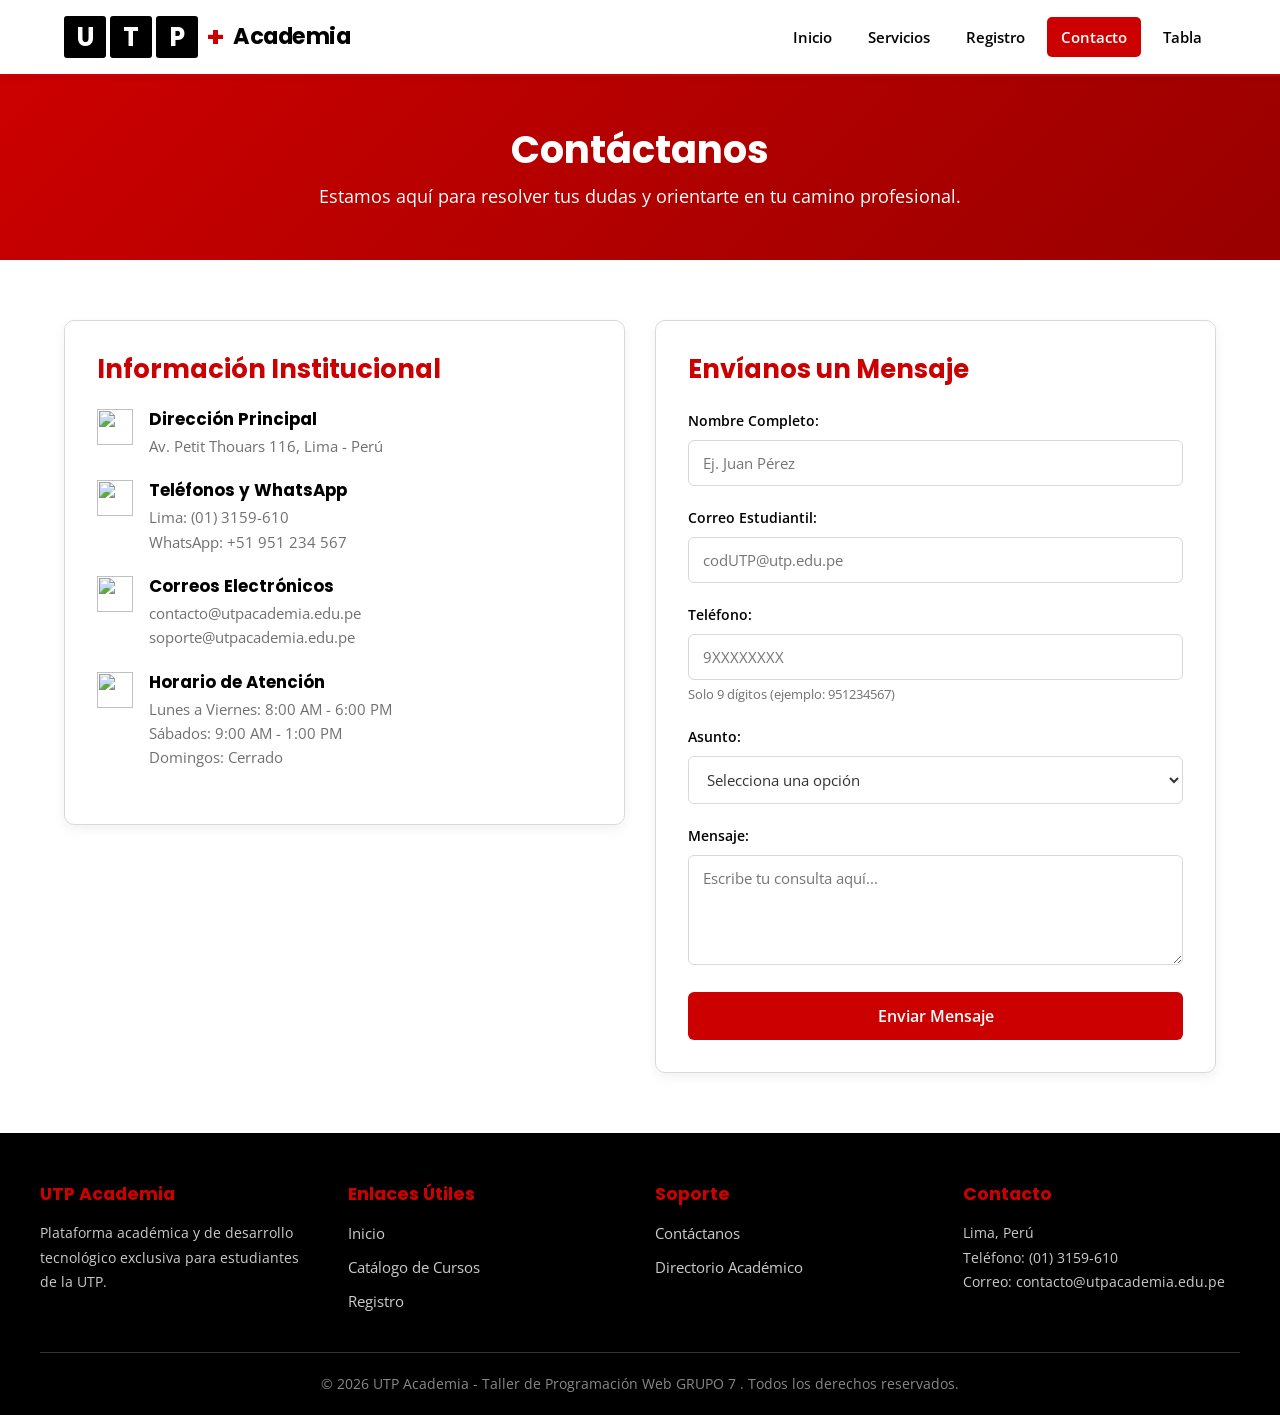
==== commit 7fb65110: "Actualizacion segun rubrica de apf 2 Reestructuracion del html. animaciones con keyframes, flexbox y" ====
--- a/contacto.html
+++ b/contacto.html
@@ -1,171 +1,256 @@
-<!DOCTYPE html>
+<!doctype html>
 <html lang="es">
-<head>
-  <meta charset="UTF-8">
-  <meta name="viewport" content="width=device-width, initial-scale=1.0">
-  <title>UTP Academia - Contacto</title>
-  <link rel="preconnect" href="https://fonts.googleapis.com">
-  <link rel="preconnect" href="https://fonts.gstatic.com" crossorigin>
-  <link href="https://fonts.googleapis.com/css2?family=Open+Sans:wght@400;600;700&family=Poppins:wght@400;600;700&display=swap" rel="stylesheet">
-  <link rel="stylesheet" href="estilo.css">
-  <link rel="icon" href="https://encrypted-tbn0.gstatic.com/images?q=tbn:ANd9GcRikXUz4q4Eh_yL8mUK3vglmkvZxW5pKpzDWf_OQTIE0XQ2OrG_S_ambnJJ&s=10" type="image/png">
-</head>
-<body>
-
-  <!-----Encabezado y menu------>
-  <header class="encabezado">
-    <div class="contenedor-encabezado">
-      <a href="index.html" class="logo">
-        <span class="logo-caja">U</span>
-        <span class="logo-caja">T</span>
-        <span class="logo-caja">P</span>
-        <span class="logo-mas">+</span>
-        <span class="logo-texto">Academia</span>
-      </a>
-      <nav>
-        <ul class="menu">
-          <li><a href="index.html">Inicio</a></li>
-          <li><a href="servicios.html">Servicios</a></li>
-          <li><a href="registro.html">Registro</a></li>
-          <li><a href="contacto.html" class="activo">Contacto</a></li>
-          <li><a href="tabla.html">Tabla</a></li>
-        </ul>
-      </nav>
-    </div>
-  </header>
-
-  <!-----Contenido principal----->
-  <main>
-
-    <!-----Banner interior----->
-    <section class="banner-interior">
-      <h1>Contáctanos</h1>
-      <p>Estamos aquí para resolver tus dudas y orientarte en tu camino profesional.</p>
-    </section>
-
-    <!-----Seccion de contacto----->
-    <section class="contacto">
-      <div class="grid-contacto">
-
-        <!-----Columna1: Informacion de contacto----->
-        <div class="carta-contacto">
-          <h2>Información Institucional</h2>
-
-          <div class="item-info">
-            <div class="icono">📍</div>
-            <div>
-              <h3>Dirección Principal</h3>
-              <p>Av. Petit Thouars 116, Lima - Perú</p>
+  <head>
+    <meta charset="UTF-8" />
+    <meta name="viewport" content="width=device-width, initial-scale=1.0" />
+    <title>UTP Academia - Contacto</title>
+    <!-----Fuentes de Google----->
+    <link rel="preconnect" href="https://fonts.googleapis.com" />
+    <link rel="preconnect" href="https://fonts.gstatic.com" crossorigin />
+    <link
+      href="https://fonts.googleapis.com/css2?family=Open+Sans:wght@400;600;700&family=Poppins:wght@400;600;700&display=swap"
+      rel="stylesheet"
+    />
+    <!-----Hoja de estilos externa----->
+    <link rel="stylesheet" href="estilo.css" />
+    <link rel="icon" href="resources/icons/favicon.svg" type="image/svg+xml" />
+  </head>
+  <body>
+    <!-----Encabezado y menu----->
+    <header class="encabezado">
+      <div class="contenedor-encabezado">
+        <a href="index.html" class="logo">
+          <span class="logo-caja">U</span>
+          <span class="logo-caja">T</span>
+          <span class="logo-caja">P</span>
+          <span class="logo-mas">+</span>
+          <span class="logo-texto">Academia</span>
+        </a>
+        <nav>
+          <ul class="menu">
+            <li><a href="index.html">Inicio</a></li>
+            <li><a href="servicios.html">Servicios</a></li>
+            <li><a href="registro.html">Registro</a></li>
+            <li><a href="contacto.html" class="activo">Contacto</a></li>
+            <li><a href="tabla.html">Tabla</a></li>
+          </ul>
+        </nav>
+      </div>
+    </header>
+
+    <!-----Contenido principal----->
+    <main>
+      <!-----Banner interior----->
+      <section class="banner-interior">
+        <h1>Contáctanos</h1>
+        <p>
+          Estamos aquí para resolver tus dudas y orientarte en tu camino
+          profesional.
+        </p>
+      </section>
+
+      <!-----Seccion de contacto (Grid de 2 columnas)----->
+      <section class="contacto">
+        <div class="grid-contacto">
+          <!-----Columna 1: Informacion de contacto----->
+          <div class="carta-contacto">
+            <h2>Información Institucional</h2>
+            <div class="item-info">
+              <div class="icono">
+                <img
+                  class="icono-svg"
+                  src="resources/icons/ubicacion.svg"
+                  alt=""
+                  width="48"
+                  height="48"
+                />
+              </div>
+              <div>
+                <h3>Dirección Principal</h3>
+                <p>Av. Petit Thouars 116, Lima - Perú</p>
+              </div>
+            </div>
+            <div class="item-info">
+              <div class="icono">
+                <img
+                  class="icono-svg"
+                  src="resources/icons/telefono.svg"
+                  alt=""
+                  width="48"
+                  height="48"
+                />
+              </div>
+              <div>
+                <h3>Teléfonos y WhatsApp</h3>
+                <p><a href="tel:+5113159610">Lima: (01) 3159-610</a></p>
+                <p>
+                  <a
+                    href="https://wa.me/51951234567"
+                    target="_blank"
+                    rel="noopener"
+                    >WhatsApp: +51 951 234 567</a
+                  >
+                </p>
+              </div>
+            </div>
+            <div class="item-info">
+              <div class="icono">
+                <img
+                  class="icono-svg"
+                  src="resources/icons/correo.svg"
+                  alt=""
+                  width="48"
+                  height="48"
+                />
+              </div>
+              <div>
+                <h3>Correos Electrónicos</h3>
+                <p>
+                  <a href="mailto:contacto@utpacademia.edu.pe"
+                    >contacto@utpacademia.edu.pe</a
+                  >
+                </p>
+                <p>
+                  <a href="mailto:soporte@utpacademia.edu.pe"
+                    >soporte@utpacademia.edu.pe</a
+                  >
+                </p>
+              </div>
+            </div>
+            <div class="item-info">
+              <div class="icono">
+                <img
+                  class="icono-svg"
+                  src="resources/icons/horario.svg"
+                  alt=""
+                  width="48"
+                  height="48"
+                />
+              </div>
+              <div>
+                <h3>Horario de Atención</h3>
+                <p>Lunes a Viernes: 8:00 AM - 6:00 PM</p>
+                <p>Sábados: 9:00 AM - 1:00 PM</p>
+                <p>Domingos: Cerrado</p>
+              </div>
             </div>
           </div>
 
-          <div class="item-info">
-            <div class="icono">📞</div>
-            <div>
-              <h3>Teléfonos y WhatsApp</h3>
-              <p><a href="tel:+5113159610">Lima: (01) 3159-610</a></p>
-              <p><a href="https://wa.me/51951234567" target="_blank">WhatsApp: +51 951 234 567</a></p>
-            </div>
+          <!-----Columna 2: Formulario de contacto----->
+          <div class="carta-contacto">
+            <h2>Envíanos un Mensaje</h2>
+            <form action="#" method="POST">
+              <div class="grupo-formulario">
+                <label for="nombre" class="etiqueta">Nombre Completo: </label>
+                <input
+                  type="text"
+                  id="nombre"
+                  name="nombre"
+                  class="campo"
+                  placeholder="Ej. Juan Pérez"
+                  required
+                  minlength="3"
+                />
+              </div>
+
+              <div class="grupo-formulario">
+                <label for="email" class="etiqueta">Correo Estudiantil: </label>
+                <input
+                  type="email"
+                  id="email"
+                  name="email"
+                  class="campo"
+                  placeholder="codUTP@utp.edu.pe"
+                  required
+                />
+              </div>
+
+              <div class="grupo-formulario">
+                <label for="telefono" class="etiqueta">Teléfono: </label>
+                <input
+                  type="tel"
+                  id="telefono"
+                  name="telefono"
+                  class="campo"
+                  placeholder="9XXXXXXXX"
+                  required
+                  pattern="[0-9]{9}"
+                  title="Ingresa 9 dígitos numéricos"
+                />
+                <p class="texto-ayuda">Solo 9 dígitos (ejemplo: 951234567)</p>
+              </div>
+
+              <div class="grupo-formulario">
+                <label for="asunto" class="etiqueta">Asunto: </label>
+                <select id="asunto" name="asunto" class="campo" required>
+                  <option value="" disabled selected>
+                    Selecciona una opción
+                  </option>
+                  <option value="consulta">Consulta general</option>
+                  <option value="cursos">Información de cursos</option>
+                  <option value="inscripcion">Inscripción</option>
+                  <option value="otro">Otro</option>
+                </select>
+              </div>
+
+              <div class="grupo-formulario">
+                <label for="mensaje" class="etiqueta">Mensaje: </label>
+                <textarea
+                  id="mensaje"
+                  name="mensaje"
+                  class="campo"
+                  placeholder="Escribe tu consulta aquí..."
+                  required
+                  minlength="10"
+                ></textarea>
+              </div>
+
+              <button type="submit" class="boton-enviar">Enviar Mensaje</button>
+            </form>
           </div>
-
-          <div class="item-info">
-            <div class="icono">✉️</div>
-            <div>
-              <h3>Correos Electrónicos</h3>
-              <p><a href="mailto:contacto@utpacademia.edu.pe">contacto@utpacademia.edu.pe</a></p>
-              <p><a href="mailto:soporte@utpacademia.edu.pe">soporte@utpacademia.edu.pe</a></p>
-            </div>
-          </div>
-
-          <div class="item-info">
-            <div class="icono">🕒</div>
-            <div>
-              <h3>Horario de Atención</h3>
-              <p>Lunes a Viernes: 8:00 AM - 6:00 PM</p>
-              <p>Sábados: 9:00 AM - 1:00 PM</p>
-              <p>Domingos: Cerrado</p>
-            </div>
-          </div>
-        </div>
-
-        <!-----Columna2: Formulario de contacto ----->
-        <div class="carta-contacto">
-          <h2>Envíanos un Mensaje</h2>
-          <form action="#" method="POST">
-
-            <div class="grupo-formulario">
-              <label for="nombre" class="etiqueta">Nombre Completo: </label>
-              <input type="text" id="nombre" name="nombre" class="campo" placeholder="Ej. Juan Pérez" required minlength="3">
-            </div>
-
-            <div class="grupo-formulario">
-              <label for="email" class="etiqueta">Correo Electrónico: </label>
-              <input type="email" id="email" name="email" class="campo" placeholder="tu@email.com" required>
-            </div>
-
-            <div class="grupo-formulario">
-              <label for="telefono" class="etiqueta">Teléfono: </label>
-              <input type="tel" id="telefono" name="telefono" class="campo" placeholder="+51 9XXXXXXXX" required pattern="[0-9]{9}" title="Ingresa 9 dígitos numéricos">
-              <p class="texto-ayuda">Solo 9 dígitos (ejemplo: 951234567)</p>
-            </div>
-
-            <div class="grupo-formulario">
-              <label for="asunto" class="etiqueta">Asunto: </label>
-              <select id="asunto" name="asunto" class="campo" required>
-                <option value="" disabled selected>Selecciona una opción</option>
-                <option value="consulta">Consulta general</option>
-                <option value="cursos">Información de cursos</option>
-                <option value="inscripcion">Inscripción</option>
-                <option value="otro">Otro</option>
-              </select>
-            </div>
-
-            <div class="grupo-formulario">
-              <label for="mensaje" class="etiqueta">Mensaje: </label>
-              <textarea id="mensaje" name="mensaje" class="campo" placeholder="Escribe tu consulta aquí..." required minlength="10"></textarea>
-            </div>
-
-            <button type="submit" class="boton-enviar">Enviar Mensaje</button>
-
-          </form>
-        </div>
-
+        </div>
+      </section>
+    </main>
+
+    <!-----Pie de pagina----->
+    <footer class="pie-pagina">
+      <div class="contenedor-pie">
+        <div class="columna-pie">
+          <h4>UTP Academia</h4>
+          <p>
+            Plataforma académica y de desarrollo tecnológico exclusiva para
+            estudiantes de la UTP.
+          </p>
+        </div>
+        <div class="columna-pie">
+          <h4>Enlaces Útiles</h4>
+          <ul>
+            <li><a href="index.html">Inicio</a></li>
+            <li><a href="servicios.html">Catálogo de Cursos</a></li>
+            <li><a href="registro.html">Registro</a></li>
+          </ul>
+        </div>
+        <div class="columna-pie">
+          <h4>Soporte</h4>
+          <ul>
+            <li><a href="contacto.html">Contáctanos</a></li>
+            <li><a href="tabla.html">Directorio Académico</a></li>
+          </ul>
+        </div>
+        <div class="columna-pie">
+          <h4>Contacto</h4>
+          <p>
+            Lima, Perú<br />Teléfono: (01) 3159-610<br />Correo:
+            contacto@utpacademia.edu.pe
+          </p>
+        </div>
       </div>
-    </section>
-
-  </main>
-
-  <!-----Pie de pagina ----->
-  <footer class="pie-pagina">
-    <div class="contenedor-pie">
-      <div class="columna-pie">
-        <h4>UTP Academia</h4>
-        <p>Plataforma académica y de desarrollo tecnológico exclusiva para estudiantes de la UTP.</p>
+      <div class="pie-inferior">
+        <p>
+          &copy; 2026 UTP Academia - Taller de Programación Web GRUPO 7 . Todos
+          los derechos reservados.
+        </p>
       </div>
-      <div class="columna-pie">
-        <h4>Enlaces Útiles</h4>
-        <ul>
-          <li><a href="index.html">Inicio</a></li>
-          <li><a href="servicios.html">Catálogo de Cursos</a></li>
-          <li><a href="registro.html">Registro</a></li>
-        </ul>
-      </div>
-      <div class="columna-pie">
-        <h4>Soporte</h4>
-        <ul>
-          <li><a href="contacto.html">Contáctanos</a></li>
-          <li><a href="tabla.html">Directorio Académico</a></li>
-        </ul>
-      </div>
-      <div class="columna-pie">
-        <h4>Contacto</h4>
-        <p>Lima, Perú<br>Teléfono: (01) 3159-610<br>Correo: contacto@utpacademia.edu.pe</p>
-      </div>
-    </div>
-    <div class="pie-inferior">
-      <p>&copy; 2026 UTP Academia - Taller de Programación Web. Todos los derechos reservados.</p>
-    </div>
-  </footer>
-
-</body>
+    </footer>
+  </body>
 </html>
--- a/estilo.css
+++ b/estilo.css
@@ -1,6 +1,10 @@
-/*Aqui hare los estilos para mi pagina web*/
-
-/*1. VARIABLES DE COLOR*/
+/* ==========================================================
+   UTP ACADEMIA - HOJA DE ESTILOS PRINCIPAL (estilo.css)
+   APF2: CSS externo, tipografía, íconos SVG, animaciones,
+   responsive, Flexbox y Grid Layout
+   ========================================================== */
+
+/*1. VARIABLES DE COLOR Y DISEÑO*/
 :root {
   --rojo: #cc0000;          /* Rojo UTP */
   --rojo-oscuro: #990000;   /* Rojo oscuro para hover */
@@ -10,6 +14,10 @@
   --gris-borde: #d9d9d9;
   --gris-texto: #333333;
   --gris-suave: #707070;
+  --radio: 10px;                              /* bordes redondeados */
+  --sombra-suave: 0 4px 12px rgba(0, 0, 0, 0.06);
+  --sombra-fuerte: 0 12px 24px rgba(0, 0, 0, 0.14);
+  --transicion: 0.3s ease;
 }
 
 /*2. ESTILOS GENERALES*/
@@ -19,6 +27,10 @@
   box-sizing: border-box;
 }
 
+html {
+  scroll-behavior: smooth;
+}
+
 body {
   font-family: "Open Sans", Arial, sans-serif;
   color: var(--gris-texto);
@@ -29,6 +41,7 @@
 h1, h2, h3, h4 {
   font-family: "Poppins", Arial, sans-serif;
   font-weight: 700;
+  line-height: 1.25;
 }
 
 a {
@@ -40,7 +53,38 @@
   max-width: 100%;
 }
 
-/*3. ENCABEZADO Y MENU DE NAVEGACION*/
+.enlace-rojo {
+  color: var(--rojo);
+  font-weight: 600;
+}
+
+/*3. ANIMACIONES (@keyframes)*/
+/* Aparece desde abajo: se usa en el hero, tarjetas y testimonios */
+@keyframes aparecer {
+  from {
+    opacity: 0;
+    transform: translateY(30px);
+  }
+  to {
+    opacity: 1;
+    transform: translateY(0);
+  }
+}
+
+/* Latido del botón principal */
+@keyframes pulso {
+  0%   { box-shadow: 0 0 0 0 rgba(204, 0, 0, 0.55); }
+  70%  { box-shadow: 0 0 0 14px rgba(204, 0, 0, 0); }
+  100% { box-shadow: 0 0 0 0 rgba(204, 0, 0, 0); }
+}
+
+/* Flotación suave de la imagen principal */
+@keyframes flotar {
+  0%, 100% { transform: translateY(0); }
+  50%      { transform: translateY(-10px); }
+}
+
+/*4. ENCABEZADO Y MENU DE NAVEGACION (FLEXBOX)*/
 .encabezado {
   position: sticky;
   top: 0;
@@ -50,6 +94,7 @@
   box-shadow: 0 2px 6px rgba(0, 0, 0, 0.08);
 }
 
+/* Flexbox: logo a la izquierda, menú a la derecha */
 .contenedor-encabezado {
   max-width: 1200px;
   margin: 0 auto;
@@ -59,7 +104,7 @@
   align-items: center;
 }
 
-/*Logo UTP*/
+/*Logo UTP (Flexbox)*/
 .logo {
   display: flex;
   align-items: center;
@@ -78,7 +123,16 @@
   justify-content: center;
   font-size: 1.6rem;
   border-radius: 3px;
-}
+  transition: transform var(--transicion), background-color var(--transicion);
+}
+
+/* Transform: las cajitas del logo suben una por una al pasar el mouse */
+.logo:hover .logo-caja {
+  transform: translateY(-4px);
+  background-color: var(--rojo);
+}
+.logo:hover .logo-caja:nth-child(2) { transition-delay: 0.05s; }
+.logo:hover .logo-caja:nth-child(3) { transition-delay: 0.1s; }
 
 .logo-mas {
   color: var(--rojo);
@@ -93,7 +147,7 @@
   letter-spacing: -0.5px;
 }
 
-/*Menu de navegacion*/
+/*Menu de navegacion (Flexbox)*/
 .menu {
   display: flex;
   gap: 8px;
@@ -108,45 +162,49 @@
   font-weight: 600;
   color: var(--negro);
   border-radius: 5px;
-  transition: background-color 0.3s, color 0.3s;
+  transition: background-color var(--transicion), color var(--transicion), transform var(--transicion);
 }
 
 .menu a:hover {
   background-color: var(--rojo);
   color: var(--blanco);
-}
-
-/*Enlace de la pagina*/
+  transform: translateY(-2px);
+}
+
+/*Enlace de la pagina actual*/
 .menu a.activo {
   background-color: var(--rojo);
   color: var(--blanco);
 }
 
-/*4. BANNER INTERIOR*/
+/*5. BANNER INTERIOR*/
 .banner-interior {
-  background-color: var(--rojo);
+  background: linear-gradient(135deg, var(--rojo) 0%, var(--rojo-oscuro) 100%);
   color: var(--blanco);
   padding: 50px 24px;
   text-align: center;
 }
 
 .banner-interior h1 {
-  font-size: 2.4rem;
+  font-size: clamp(1.8rem, 4vw, 2.4rem);
   margin-bottom: 8px;
+  animation: aparecer 0.7s ease both;
 }
 
 .banner-interior p {
   font-size: 1.1rem;
   opacity: 0.95;
-}
-
-/*5. SECCION PRINCIPAL de la pag. index,html*/
+  animation: aparecer 0.9s ease both;
+}
+
+/*6. SECCION PRINCIPAL de la pag. index.html (GRID)*/
 .hero {
   padding: 60px 24px;
   background: linear-gradient(135deg, rgba(204,0,0,0.06) 0%, var(--blanco) 100%);
   border-bottom: 1px solid var(--gris-borde);
 }
 
+/* Grid: 2 columnas iguales (texto + imagen) */
 .contenedor-hero {
   max-width: 1200px;
   margin: 0 auto;
@@ -156,11 +214,14 @@
   align-items: center;
 }
 
+.hero-texto {
+  animation: aparecer 0.8s ease both;
+}
+
 .hero-texto h1 {
-  font-size: 2.6rem;
+  font-size: clamp(2rem, 4.5vw, 2.8rem);
   color: var(--rojo);
   margin-bottom: 16px;
-  line-height: 1.2;
 }
 
 .hero-texto p {
@@ -168,13 +229,24 @@
   margin-bottom: 24px;
 }
 
+.hero-texto .boton-rojo {
+  animation: pulso 2.4s infinite;
+}
+
+.hero-imagen {
+  overflow: hidden;
+  border-radius: var(--radio);
+}
+
 .hero-imagen img {
+  display: block;
   width: 100%;
-  border-radius: 10px;
+  border-radius: var(--radio);
   box-shadow: 0 8px 20px rgba(0,0,0,0.12);
-}
-
-/*6. BOTONES*/
+  animation: flotar 6s ease-in-out infinite;
+}
+
+/*7. BOTONES*/
 .boton {
   display: inline-block;
   padding: 12px 28px;
@@ -184,7 +256,7 @@
   cursor: pointer;
   font-size: 1rem;
   font-family: "Open Sans", sans-serif;
-  transition: background-color 0.3s, transform 0.3s;
+  transition: background-color var(--transicion), color var(--transicion), transform var(--transicion);
 }
 
 .boton-rojo {
@@ -206,6 +278,7 @@
 
 .boton-negro:hover {
   background-color: var(--rojo);
+  transform: scale(1.06);
 }
 
 .boton-blanco {
@@ -217,23 +290,35 @@
 .boton-blanco:hover {
   background-color: var(--negro);
   color: var(--blanco);
-}
-
-/*7. TITULOS DE SECCION*/
+  transform: scale(1.06);
+}
+
+/*8. TITULOS DE SECCION*/
 .titulo-seccion {
   text-align: center;
-  font-size: 2rem;
+  font-size: clamp(1.5rem, 3.5vw, 2rem);
   color: var(--negro);
   margin-bottom: 40px;
 }
 
-/*8. SECCION "POR QUE UTP ACADEMIA"*/
+.titulo-seccion::after {
+  content: "";
+  display: block;
+  width: 60px;
+  height: 4px;
+  margin: 12px auto 0;
+  background-color: var(--rojo);
+  border-radius: 2px;
+}
+
+/*9. SECCION "POR QUE UTP ACADEMIA" (GRID responsive)*/
 .caracteristicas {
   padding: 60px 24px;
   max-width: 1200px;
   margin: 0 auto;
 }
 
+/* Grid: columnas automáticas, mínimo 250px cada una */
 .grid-caracteristicas {
   display: grid;
   grid-template-columns: repeat(auto-fit, minmax(250px, 1fr));
@@ -243,21 +328,39 @@
 .tarjeta-caracteristica {
   background-color: var(--blanco);
   border: 1px solid var(--gris-borde);
-  border-radius: 10px;
+  border-radius: var(--radio);
   padding: 28px 24px;
   text-align: center;
-  transition: transform 0.3s, box-shadow 0.3s;
-}
+  transition: transform var(--transicion), box-shadow var(--transicion), border-color var(--transicion);
+  animation: aparecer 0.7s ease both;
+}
+
+.tarjeta-caracteristica:nth-child(2) { animation-delay: 0.1s; }
+.tarjeta-caracteristica:nth-child(3) { animation-delay: 0.2s; }
+.tarjeta-caracteristica:nth-child(4) { animation-delay: 0.3s; }
 
 .tarjeta-caracteristica:hover {
-  transform: translateY(-5px);
+  transform: translateY(-6px);
   box-shadow: 0 10px 20px rgba(0,0,0,0.1);
   border-color: var(--rojo);
 }
 
 .tarjeta-caracteristica .icono {
-  font-size: 2.4rem;
   margin-bottom: 14px;
+}
+
+/* Iconos vectoriales (SVG) */
+.icono-svg {
+  width: 48px;
+  height: 48px;
+  display: block;
+  margin: 0 auto;
+  transition: transform var(--transicion);
+}
+
+/* Transform: el icono gira y crece al pasar el mouse por la tarjeta */
+.tarjeta-caracteristica:hover .icono-svg {
+  transform: rotate(-8deg) scale(1.2);
 }
 
 .tarjeta-caracteristica h3 {
@@ -271,7 +374,7 @@
   color: var(--gris-suave);
 }
 
-/*9. SECCION DE VIDEO */
+/*10. SECCION DE VIDEO */
 .seccion-video {
   padding: 60px 24px;
   background-color: var(--blanco);
@@ -293,7 +396,7 @@
 
 .caja-video {
   background-color: var(--negro);
-  border-radius: 10px;
+  border-radius: var(--radio);
   overflow: hidden;
   box-shadow: 0 8px 20px rgba(0,0,0,0.15);
 }
@@ -303,7 +406,7 @@
   display: block;
 }
 
-/*10. SECCION DE AUDIO*/
+/*11. SECCION DE AUDIO*/
 .seccion-audio {
   padding: 50px 24px;
   background-color: var(--gris-claro);
@@ -315,9 +418,10 @@
   margin: 0 auto;
   background-color: var(--blanco);
   border: 1px solid var(--gris-borde);
-  border-radius: 10px;
+  border-left: 5px solid var(--rojo);
+  border-radius: var(--radio);
   padding: 32px;
-  box-shadow: 0 4px 12px rgba(0,0,0,0.05);
+  box-shadow: var(--sombra-suave);
 }
 
 .caja-audio h3 {
@@ -338,7 +442,7 @@
   max-width: 500px;
 }
 
-/*11. SECCION DE CURSOS de las pag.index y servicios*/
+/*12. SECCION DE CURSOS de las pag. index y servicios (GRID)*/
 .cursos {
   padding: 60px 24px;
   background-color: var(--gris-claro);
@@ -346,34 +450,52 @@
   border-bottom: 1px solid var(--gris-borde);
 }
 
+/* Variante con fondo blanco (servicios.html) */
+.cursos-blanco {
+  background-color: var(--blanco);
+  border-top: none;
+}
+
 .contenedor-cursos {
   max-width: 1200px;
   margin: 0 auto;
 }
 
+/* Grid: tarjetas de curso en columnas automáticas */
 .grid-cursos {
   display: grid;
   grid-template-columns: repeat(auto-fit, minmax(280px, 1fr));
   gap: 24px;
 }
 
+/* Flexbox (columna): la tarjeta apila imagen y cuerpo */
 .tarjeta-curso {
   background-color: var(--blanco);
   border: 1px solid var(--gris-borde);
-  border-radius: 10px;
+  border-radius: var(--radio);
   overflow: hidden;
-  transition: transform 0.3s, box-shadow 0.3s;
+  transition: transform var(--transicion), box-shadow var(--transicion);
   display: flex;
   flex-direction: column;
-}
+  animation: aparecer 0.6s ease both;
+}
+
+.tarjeta-curso:nth-child(2) { animation-delay: 0.1s; }
+.tarjeta-curso:nth-child(3) { animation-delay: 0.2s; }
 
 .tarjeta-curso:hover {
-  transform: translateY(-5px);
-  box-shadow: 0 12px 24px rgba(0,0,0,0.12);
+  transform: translateY(-6px);
+  box-shadow: var(--sombra-fuerte);
+}
+
+/* Las tarjetas filtradas con JavaScript se ocultan */
+.tarjeta-curso.oculta {
+  display: none;
 }
 
 .tarjeta-curso .imagen-curso {
   position: relative;
+  overflow: hidden;
 }
 
 .tarjeta-curso img {
@@ -381,6 +503,12 @@
   height: 180px;
   object-fit: cover;
   display: block;
+  transition: transform 0.5s ease;
+}
+
+/* Transform: zoom suave de la imagen al pasar el mouse */
+.tarjeta-curso:hover img {
+  transform: scale(1.1);
 }
 
 .etiqueta-curso {
@@ -416,9 +544,11 @@
   flex-grow: 1;
 }
 
+/* Flexbox: duración y nivel en los extremos */
 .datos-curso {
   display: flex;
   justify-content: space-between;
+  gap: 8px;
   font-size: 0.85rem;
   color: var(--gris-suave);
   font-weight: 600;
@@ -429,6 +559,7 @@
   display: flex;
   justify-content: space-between;
   align-items: center;
+  gap: 8px;
   padding-top: 14px;
   border-top: 1px solid var(--gris-claro);
 }
@@ -439,7 +570,7 @@
   font-size: 0.85rem;
 }
 
-/*12. FILTROS DE CURSOS de la pag.servicios.html*/
+/*13. FILTROS DE CURSOS de la pag. servicios.html (FLEXBOX)*/
 .filtros {
   padding: 30px 24px 10px 24px;
   max-width: 1200px;
@@ -457,9 +588,10 @@
   padding: 8px 18px;
   border-radius: 20px;
   font-weight: 600;
+  font-family: "Open Sans", sans-serif;
   cursor: pointer;
   font-size: 0.9rem;
-  transition: all 0.3s;
+  transition: all var(--transicion);
 }
 
 .boton-filtro:hover,
@@ -469,13 +601,18 @@
   border-color: var(--rojo);
 }
 
-/*13. TESTIMONIOS de la pag.servicios.html*/
+.boton-filtro:hover {
+  transform: translateY(-2px);
+}
+
+/*14. TESTIMONIOS de la pag. servicios.html*/
 .testimonios {
   padding: 60px 24px;
   max-width: 1200px;
   margin: 0 auto;
 }
 
+/* Grid: testimonios en columnas automáticas */
 .grid-testimonios {
   display: grid;
   grid-template-columns: repeat(auto-fit, minmax(300px, 1fr));
@@ -488,8 +625,16 @@
   border-left: 4px solid var(--rojo);
   border-radius: 8px;
   padding: 24px;
-}
-
+  transition: transform var(--transicion), box-shadow var(--transicion);
+  animation: aparecer 0.7s ease both;
+}
+
+.tarjeta-testimonio:hover {
+  transform: translateY(-4px);
+  box-shadow: var(--sombra-fuerte);
+}
+
+/* Flexbox: foto + nombre en la misma fila */
 .cabecera-testimonio {
   display: flex;
   align-items: center;
@@ -527,9 +672,9 @@
   letter-spacing: 2px;
 }
 
-/*14. LLAMADA A LA ACCION */
+/*15. LLAMADA A LA ACCION */
 .cta {
-  background-color: var(--rojo);
+  background: linear-gradient(135deg, var(--rojo) 0%, var(--rojo-oscuro) 100%);
   color: var(--blanco);
   padding: 50px 24px;
   text-align: center;
@@ -541,7 +686,7 @@
 }
 
 .cta h2 {
-  font-size: 2rem;
+  font-size: clamp(1.5rem, 3.5vw, 2rem);
   margin-bottom: 12px;
 }
 
@@ -551,7 +696,7 @@
   opacity: 0.95;
 }
 
-/*15. CONTACTO de la pag.contacto.html */
+/*16. CONTACTO y REGISTRO (GRID de 2 columnas)*/
 .contacto {
   padding: 60px 24px;
   max-width: 1200px;
@@ -565,12 +710,18 @@
   align-items: start;
 }
 
+/* Registro: columna del formulario más ancha */
+.grid-registro {
+  grid-template-columns: 1.2fr 0.8fr;
+}
+
 .carta-contacto {
   background-color: var(--blanco);
   border: 1px solid var(--gris-borde);
-  border-radius: 10px;
+  border-radius: var(--radio);
   padding: 32px;
-  box-shadow: 0 4px 10px rgba(0,0,0,0.05);
+  box-shadow: var(--sombra-suave);
+  animation: aparecer 0.7s ease both;
 }
 
 .carta-contacto h2 {
@@ -579,6 +730,7 @@
   margin-bottom: 24px;
 }
 
+/* Flexbox: icono a la izquierda, texto a la derecha */
 .item-info {
   display: flex;
   gap: 16px;
@@ -587,9 +739,16 @@
 }
 
 .item-info .icono {
-  font-size: 1.5rem;
-  min-width: 30px;
-  text-align: center;
+  min-width: 36px;
+}
+
+.item-info .icono-svg {
+  width: 36px;
+  height: 36px;
+}
+
+.item-info:hover .icono-svg {
+  transform: scale(1.15);
 }
 
 .item-info h3 {
@@ -608,7 +767,7 @@
   text-decoration: underline;
 }
 
-/*16. FORMULARIOS de las pags. contacto y registro */
+/*17. FORMULARIOS de las pags. contacto y registro */
 .grupo-formulario {
   margin-bottom: 20px;
 }
@@ -630,7 +789,7 @@
   font-size: 0.95rem;
   color: var(--gris-texto);
   background-color: var(--blanco);
-  transition: border-color 0.3s, box-shadow 0.3s;
+  transition: border-color var(--transicion), box-shadow var(--transicion);
 }
 
 .campo:focus {
@@ -653,15 +812,17 @@
   border-radius: 6px;
   font-weight: 600;
   font-size: 1rem;
+  font-family: "Open Sans", sans-serif;
   cursor: pointer;
-  transition: background-color 0.3s;
+  transition: background-color var(--transicion), transform var(--transicion);
 }
 
 .boton-enviar:hover {
   background-color: var(--rojo-oscuro);
-}
-
-/* Opciones de radio y checkbox dela pag.registro.html */
+  transform: translateY(-2px);
+}
+
+/* Opciones de radio y checkbox de la pag. registro.html (Flexbox) */
 .grupo-opciones {
   display: flex;
   flex-wrap: wrap;
@@ -684,6 +845,7 @@
   cursor: pointer;
 }
 
+/* Grid: DNI y celular en dos columnas */
 .fila-dos {
   display: grid;
   grid-template-columns: 1fr 1fr;
@@ -696,7 +858,24 @@
   margin-top: 4px;
 }
 
-/*17. TABLA (de la pag. tabla  */
+/* Mensaje de registro enviado (se activa con js/script.js) */
+.mensaje-exito {
+  display: none;
+  margin-top: 20px;
+  padding: 16px;
+  background-color: #d1fae5;
+  color: #065f46;
+  border-radius: 8px;
+  text-align: center;
+  font-weight: 600;
+}
+
+.mensaje-exito.visible {
+  display: block;
+  animation: aparecer 0.5s ease both;
+}
+
+/*18. TABLA de la pag. tabla.html */
 .seccion-tabla {
   padding: 60px 24px;
   max-width: 1200px;
@@ -720,11 +899,12 @@
   margin: 0 auto;
 }
 
+/* overflow-x: la tabla se desliza horizontalmente en celulares */
 .caja-tabla {
   overflow-x: auto;
   border: 1px solid var(--gris-borde);
-  border-radius: 10px;
-  box-shadow: 0 4px 10px rgba(0,0,0,0.05);
+  border-radius: var(--radio);
+  box-shadow: var(--sombra-suave);
 }
 
 .tabla-academica {
@@ -745,6 +925,7 @@
   font-weight: 600;
   letter-spacing: 0.5px;
   border-bottom: 3px solid var(--rojo);
+  white-space: nowrap;
 }
 
 .tabla-academica td {
@@ -761,7 +942,11 @@
   background-color: var(--blanco);
 }
 
-/* Efecto hover en filas */
+/* Transition: la fila cambia de color suavemente al pasar el mouse */
+.tabla-academica tbody tr {
+  transition: background-color var(--transicion);
+}
+
 .tabla-academica tbody tr:hover {
   background-color: rgba(204,0,0,0.08);
 }
@@ -777,6 +962,7 @@
   border-radius: 20px;
   font-size: 0.8rem;
   font-weight: 600;
+  white-space: nowrap;
 }
 
 .estado-activo {
@@ -789,7 +975,7 @@
   color: #92400e;
 }
 
-/*18. PIE DE PAGINA con footer*/
+/*19. PIE DE PAGINA (GRID)*/
 .pie-pagina {
   background-color: var(--negro);
   color: var(--blanco);
@@ -826,13 +1012,16 @@
 }
 
 .columna-pie ul li a {
+  display: inline-block;
   color: #cccccc;
   font-size: 0.95rem;
-  transition: color 0.3s;
-}
-
+  transition: color var(--transicion), transform var(--transicion);
+}
+
+/* Transform: el enlace del pie se desplaza a la derecha */
 .columna-pie ul li a:hover {
   color: var(--rojo);
+  transform: translateX(6px);
 }
 
 .pie-inferior {
@@ -850,20 +1039,43 @@
   font-weight: 600;
 }
 
-/*19. Diseño en celulares y tablets*/
+/*20. DISEÑO RESPONSIVE (media queries)*/
+
+/* Laptops pequeñas y tablets horizontales */
+@media (max-width: 1024px) {
+  .contenedor-hero {
+    gap: 28px;
+  }
+
+  .hero,
+  .caracteristicas,
+  .cursos,
+  .seccion-video {
+    padding-top: 48px;
+    padding-bottom: 48px;
+  }
+}
+
+/* Tablets */
 @media (max-width: 900px) {
   .contenedor-hero,
-  .grid-contacto {
+  .grid-contacto,
+  .grid-registro {
     grid-template-columns: 1fr;
+  }
+
+  .contenedor-hero {
     text-align: center;
   }
 
-  .hero-texto h1 {
-    font-size: 2rem;
-  }
-}
-
+  .hero-imagen {
+    order: -1; /* la imagen aparece primero en pantallas medianas */
+  }
+}
+
+/* Celulares: menú hamburguesa */
 @media (max-width: 768px) {
+  /* Flexbox: logo arriba y menu debajo, en columna */
   .contenedor-encabezado {
     flex-direction: column;
     gap: 14px;
@@ -880,16 +1092,17 @@
     font-size: 0.85rem;
   }
 
-  .banner-interior h1 {
-    font-size: 1.8rem;
+  .hero {
+    padding: 40px 18px;
   }
 
   .titulo-seccion {
-    font-size: 1.6rem;
+    margin-bottom: 28px;
   }
 
   .fila-dos {
     grid-template-columns: 1fr;
+    gap: 0;
   }
 
   .tabla-academica th,
@@ -901,4 +1114,56 @@
   .carta-contacto {
     padding: 22px;
   }
-}
+
+  .contacto,
+  .seccion-tabla,
+  .testimonios {
+    padding: 40px 18px;
+  }
+
+  .grid-testimonios {
+    grid-template-columns: 1fr;
+  }
+}
+
+/* Celulares pequeños */
+@media (max-width: 480px) {
+  .banner-interior {
+    padding: 36px 16px;
+  }
+
+  .pie-curso,
+  .datos-curso {
+    flex-direction: column;
+    align-items: flex-start;
+  }
+
+  .caja-audio {
+    padding: 22px 16px;
+  }
+
+  .boton {
+    width: 100%;
+    text-align: center;
+  }
+
+  .boton-negro {
+    width: auto;
+  }
+
+  .grupo-opciones {
+    flex-direction: column;
+    gap: 10px;
+  }
+}
+
+/* Accesibilidad: sin animaciones si el usuario lo prefiere */
+@media (prefers-reduced-motion: reduce) {
+  *,
+  *::before,
+  *::after {
+    animation: none !important;
+    transition: none !important;
+    scroll-behavior: auto !important;
+  }
+}
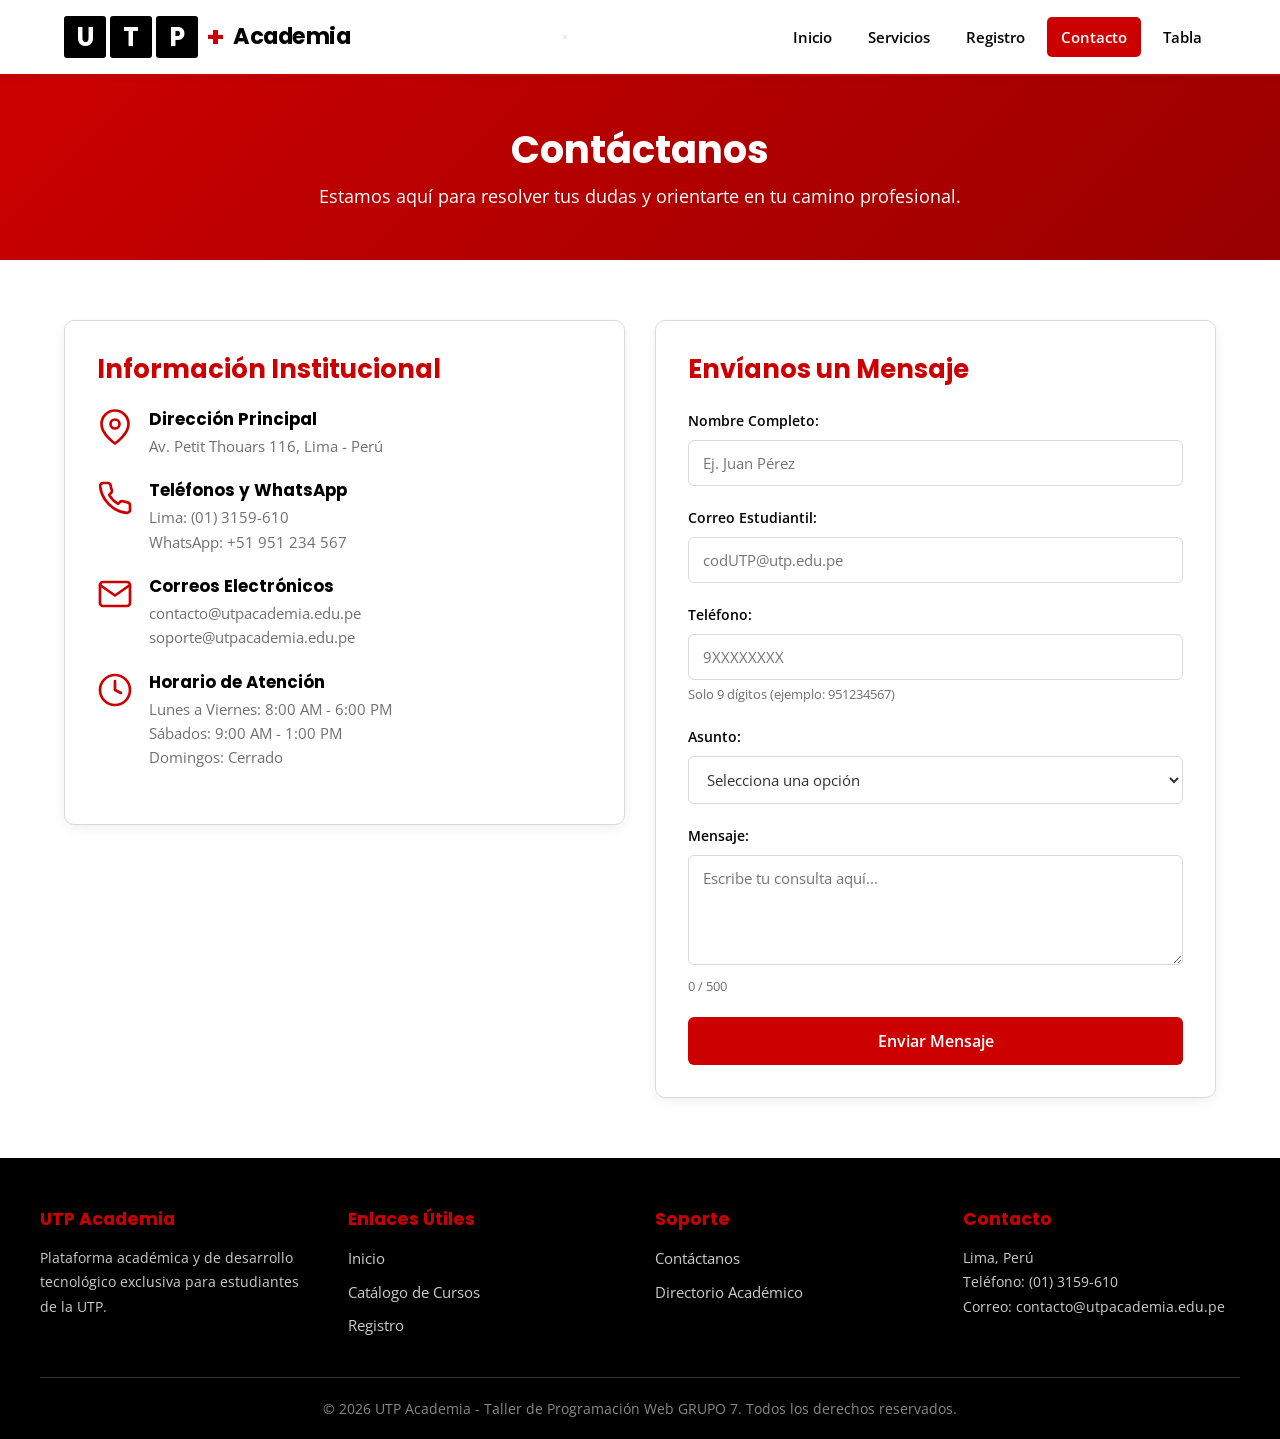
==== commit b09f8e8e: "Refactor contact form and update footer text" ====
--- a/contacto.html
+++ b/contacto.html
@@ -26,8 +26,18 @@
           <span class="logo-mas">+</span>
           <span class="logo-texto">Academia</span>
         </a>
+        <button
+          type="button"
+          class="boton-menu"
+          id="botonMenu"
+          aria-label="Abrir menú"
+          aria-expanded="false"
+          aria-controls="menuPrincipal"
+        >
+          <span></span><span></span><span></span>
+        </button>
         <nav>
-          <ul class="menu">
+          <ul class="menu" id="menuPrincipal">
             <li><a href="index.html">Inicio</a></li>
             <li><a href="servicios.html">Servicios</a></li>
             <li><a href="registro.html">Registro</a></li>
@@ -139,7 +149,8 @@
           <!-----Columna 2: Formulario de contacto----->
           <div class="carta-contacto">
             <h2>Envíanos un Mensaje</h2>
-            <form action="#" method="POST">
+            <!-----novalidate: las validaciones y mensajes los gestiona js/script.js----->
+            <form id="formularioContacto" action="#" method="POST" novalidate>
               <div class="grupo-formulario">
                 <label for="nombre" class="etiqueta">Nombre Completo: </label>
                 <input
@@ -150,6 +161,8 @@
                   placeholder="Ej. Juan Pérez"
                   required
                   minlength="3"
+                  maxlength="50"
+                  autocomplete="name"
                 />
               </div>
 
@@ -173,9 +186,9 @@
                   name="telefono"
                   class="campo"
                   placeholder="9XXXXXXXX"
-                  required
-                  pattern="[0-9]{9}"
-                  title="Ingresa 9 dígitos numéricos"
+                  inputmode="numeric"
+                  required
+                  maxlength="9"
                 />
                 <p class="texto-ayuda">Solo 9 dígitos (ejemplo: 951234567)</p>
               </div>
@@ -202,7 +215,9 @@
                   placeholder="Escribe tu consulta aquí..."
                   required
                   minlength="10"
+                  maxlength="500"
                 ></textarea>
+                <p class="texto-ayuda contador">0 / 500</p>
               </div>
 
               <button type="submit" class="boton-enviar">Enviar Mensaje</button>
@@ -247,10 +262,12 @@
       </div>
       <div class="pie-inferior">
         <p>
-          &copy; 2026 UTP Academia - Taller de Programación Web GRUPO 7 . Todos
+          &copy; 2026 UTP Academia - Taller de Programación Web GRUPO 7. Todos
           los derechos reservados.
         </p>
       </div>
     </footer>
+
+    <script src="js/script.js"></script>
   </body>
 </html>
